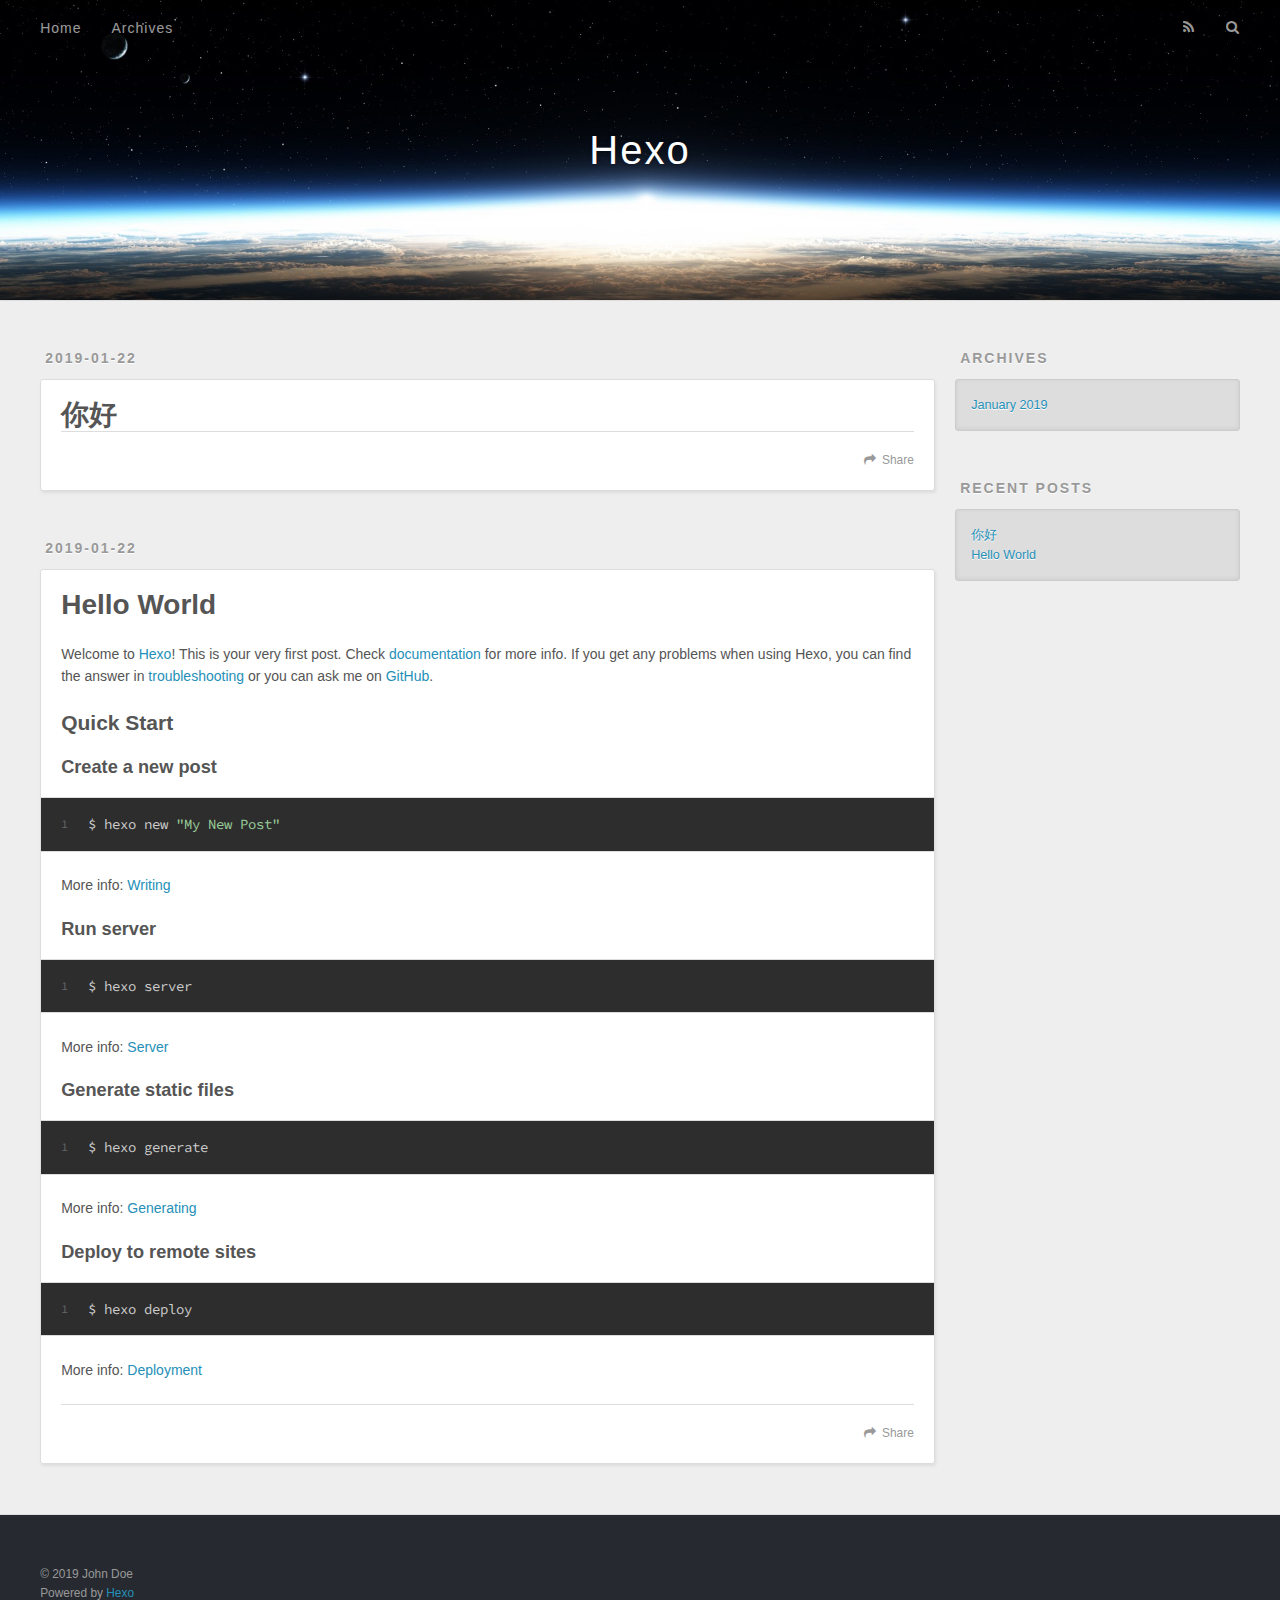
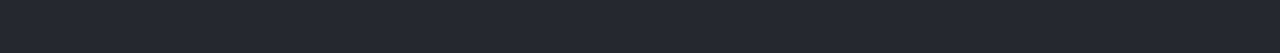
==== index.html @ eaf7f8d7 "Site updated: 2019-01-22 09:00:08" ====
<!DOCTYPE html>
<html>
<head><meta name="generator" content="Hexo 3.8.0">
  <meta charset="utf-8">
  

  
  <title>Hexo</title>
  <meta name="viewport" content="width=device-width, initial-scale=1, maximum-scale=1">
  <meta property="og:type" content="website">
<meta property="og:title" content="Hexo">
<meta property="og:url" content="http://yoursite.com/index.html">
<meta property="og:site_name" content="Hexo">
<meta property="og:locale" content="zh-Hans">
<meta name="twitter:card" content="summary">
<meta name="twitter:title" content="Hexo">
  
    <link rel="alternate" href="/atom.xml" title="Hexo" type="application/atom+xml">
  
  
    <link rel="icon" href="/favicon.png">
  
  
    <link href="//fonts.googleapis.com/css?family=Source+Code+Pro" rel="stylesheet" type="text/css">
  
  <link rel="stylesheet" href="/css/style.css">
</head>
</html>
<body>
  <div id="container">
    <div id="wrap">
      <header id="header">
  <div id="banner"></div>
  <div id="header-outer" class="outer">
    <div id="header-title" class="inner">
      <h1 id="logo-wrap">
        <a href="/" id="logo">Hexo</a>
      </h1>
      
    </div>
    <div id="header-inner" class="inner">
      <nav id="main-nav">
        <a id="main-nav-toggle" class="nav-icon"></a>
        
          <a class="main-nav-link" href="/">Home</a>
        
          <a class="main-nav-link" href="/archives">Archives</a>
        
      </nav>
      <nav id="sub-nav">
        
          <a id="nav-rss-link" class="nav-icon" href="/atom.xml" title="RSS Feed"></a>
        
        <a id="nav-search-btn" class="nav-icon" title="Search"></a>
      </nav>
      <div id="search-form-wrap">
        <form action="//google.com/search" method="get" accept-charset="UTF-8" class="search-form"><input type="search" name="q" class="search-form-input" placeholder="Search"><button type="submit" class="search-form-submit">&#xF002;</button><input type="hidden" name="sitesearch" value="http://yoursite.com"></form>
      </div>
    </div>
  </div>
</header>
      <div class="outer">
        <section id="main">
  
    <article id="post-你好" class="article article-type-post" itemscope="" itemprop="blogPost">
  <div class="article-meta">
    <a href="/2019/01/22/你好/" class="article-date">
  <time datetime="2019-01-22T00:45:01.000Z" itemprop="datePublished">2019-01-22</time>
</a>
    
  </div>
  <div class="article-inner">
    
    
      <header class="article-header">
        
  
    <h1 itemprop="name">
      <a class="article-title" href="/2019/01/22/你好/">你好</a>
    </h1>
  

      </header>
    
    <div class="article-entry" itemprop="articleBody">
      
        
      
    </div>
    <footer class="article-footer">
      <a data-url="http://yoursite.com/2019/01/22/你好/" data-id="cjr71g8jb0001qgrdbsfp5ruf" class="article-share-link">Share</a>
      
      
    </footer>
  </div>
  
</article>


  
    <article id="post-hello-world" class="article article-type-post" itemscope="" itemprop="blogPost">
  <div class="article-meta">
    <a href="/2019/01/22/hello-world/" class="article-date">
  <time datetime="2019-01-22T00:04:17.595Z" itemprop="datePublished">2019-01-22</time>
</a>
    
  </div>
  <div class="article-inner">
    
    
      <header class="article-header">
        
  
    <h1 itemprop="name">
      <a class="article-title" href="/2019/01/22/hello-world/">Hello World</a>
    </h1>
  

      </header>
    
    <div class="article-entry" itemprop="articleBody">
      
        <p>Welcome to <a href="https://hexo.io/" target="_blank" rel="noopener">Hexo</a>! This is your very first post. Check <a href="https://hexo.io/docs/" target="_blank" rel="noopener">documentation</a> for more info. If you get any problems when using Hexo, you can find the answer in <a href="https://hexo.io/docs/troubleshooting.html" target="_blank" rel="noopener">troubleshooting</a> or you can ask me on <a href="https://github.com/hexojs/hexo/issues" target="_blank" rel="noopener">GitHub</a>.</p>
<h2 id="Quick-Start"><a href="#Quick-Start" class="headerlink" title="Quick Start"></a>Quick Start</h2><h3 id="Create-a-new-post"><a href="#Create-a-new-post" class="headerlink" title="Create a new post"></a>Create a new post</h3><figure class="highlight bash"><table><tr><td class="gutter"><pre><span class="line">1</span><br></pre></td><td class="code"><pre><span class="line">$ hexo new <span class="string">"My New Post"</span></span><br></pre></td></tr></table></figure>
<p>More info: <a href="https://hexo.io/docs/writing.html" target="_blank" rel="noopener">Writing</a></p>
<h3 id="Run-server"><a href="#Run-server" class="headerlink" title="Run server"></a>Run server</h3><figure class="highlight bash"><table><tr><td class="gutter"><pre><span class="line">1</span><br></pre></td><td class="code"><pre><span class="line">$ hexo server</span><br></pre></td></tr></table></figure>
<p>More info: <a href="https://hexo.io/docs/server.html" target="_blank" rel="noopener">Server</a></p>
<h3 id="Generate-static-files"><a href="#Generate-static-files" class="headerlink" title="Generate static files"></a>Generate static files</h3><figure class="highlight bash"><table><tr><td class="gutter"><pre><span class="line">1</span><br></pre></td><td class="code"><pre><span class="line">$ hexo generate</span><br></pre></td></tr></table></figure>
<p>More info: <a href="https://hexo.io/docs/generating.html" target="_blank" rel="noopener">Generating</a></p>
<h3 id="Deploy-to-remote-sites"><a href="#Deploy-to-remote-sites" class="headerlink" title="Deploy to remote sites"></a>Deploy to remote sites</h3><figure class="highlight bash"><table><tr><td class="gutter"><pre><span class="line">1</span><br></pre></td><td class="code"><pre><span class="line">$ hexo deploy</span><br></pre></td></tr></table></figure>
<p>More info: <a href="https://hexo.io/docs/deployment.html" target="_blank" rel="noopener">Deployment</a></p>

      
    </div>
    <footer class="article-footer">
      <a data-url="http://yoursite.com/2019/01/22/hello-world/" data-id="cjr71g8ic0000qgrdnuk6hqdw" class="article-share-link">Share</a>
      
      
    </footer>
  </div>
  
</article>


  


</section>
        
          <aside id="sidebar">
  
    

  
    

  
    
  
    
  <div class="widget-wrap">
    <h3 class="widget-title">Archives</h3>
    <div class="widget">
      <ul class="archive-list"><li class="archive-list-item"><a class="archive-list-link" href="/archives/2019/01/">January 2019</a></li></ul>
    </div>
  </div>


  
    
  <div class="widget-wrap">
    <h3 class="widget-title">Recent Posts</h3>
    <div class="widget">
      <ul>
        
          <li>
            <a href="/2019/01/22/你好/">你好</a>
          </li>
        
          <li>
            <a href="/2019/01/22/hello-world/">Hello World</a>
          </li>
        
      </ul>
    </div>
  </div>

  
</aside>
        
      </div>
      <footer id="footer">
  
  <div class="outer">
    <div id="footer-info" class="inner">
      &copy; 2019 John Doe<br>
      Powered by <a href="http://hexo.io/" target="_blank">Hexo</a>
    </div>
  </div>
</footer>
    </div>
    <nav id="mobile-nav">
  
    <a href="/" class="mobile-nav-link">Home</a>
  
    <a href="/archives" class="mobile-nav-link">Archives</a>
  
</nav>
    

<script src="//ajax.googleapis.com/ajax/libs/jquery/2.0.3/jquery.min.js"></script>


  <link rel="stylesheet" href="/fancybox/jquery.fancybox.css">
  <script src="/fancybox/jquery.fancybox.pack.js"></script>


<script src="/js/script.js"></script>



  </div>
</body>
</html>
---- css/style.css ----
body {
  width: 100%;
}
body:before,
body:after {
  content: "";
  display: table;
}
body:after {
  clear: both;
}
html,
body,
div,
span,
applet,
object,
iframe,
h1,
h2,
h3,
h4,
h5,
h6,
p,
blockquote,
pre,
a,
abbr,
acronym,
address,
big,
cite,
code,
del,
dfn,
em,
img,
ins,
kbd,
q,
s,
samp,
small,
strike,
strong,
sub,
sup,
tt,
var,
dl,
dt,
dd,
ol,
ul,
li,
fieldset,
form,
label,
legend,
table,
caption,
tbody,
tfoot,
thead,
tr,
th,
td {
  margin: 0;
  padding: 0;
  border: 0;
  outline: 0;
  font-weight: inherit;
  font-style: inherit;
  font-family: inherit;
  font-size: 100%;
  vertical-align: baseline;
}
body {
  line-height: 1;
  color: #000;
  background: #fff;
}
ol,
ul {
  list-style: none;
}
table {
  border-collapse: separate;
  border-spacing: 0;
  vertical-align: middle;
}
caption,
th,
td {
  text-align: left;
  font-weight: normal;
  vertical-align: middle;
}
a img {
  border: none;
}
input,
button {
  margin: 0;
  padding: 0;
}
input::-moz-focus-inner,
button::-moz-focus-inner {
  border: 0;
  padding: 0;
}
@font-face {
  font-family: FontAwesome;
  font-style: normal;
  font-weight: normal;
  src: url("fonts/fontawesome-webfont.eot?v=#4.0.3");
  src: url("fonts/fontawesome-webfont.eot?#iefix&v=#4.0.3") format("embedded-opentype"), url("fonts/fontawesome-webfont.woff?v=#4.0.3") format("woff"), url("fonts/fontawesome-webfont.ttf?v=#4.0.3") format("truetype"), url("fonts/fontawesome-webfont.svg#fontawesomeregular?v=#4.0.3") format("svg");
}
html,
body,
#container {
  height: 100%;
}
body {
  background: #eee;
  font: 14px -apple-system, BlinkMacSystemFont, "Segoe UI", "Roboto", "Oxygen", "Ubuntu", "Cantarell", "Fira Sans", "Droid Sans", "Helvetica Neue", sans-serif;
  -webkit-text-size-adjust: 100%;
}
.outer {
  max-width: 1220px;
  margin: 0 auto;
  padding: 0 20px;
}
.outer:before,
.outer:after {
  content: "";
  display: table;
}
.outer:after {
  clear: both;
}
.inner {
  display: inline;
  float: left;
  width: 98.33333333333333%;
  margin: 0 0.833333333333333%;
}
.left,
.alignleft {
  float: left;
}
.right,
.alignright {
  float: right;
}
.clear {
  clear: both;
}
#container {
  position: relative;
}
.mobile-nav-on {
  overflow: hidden;
}
#wrap {
  height: 100%;
  width: 100%;
  position: absolute;
  top: 0;
  left: 0;
  -webkit-transition: 0.2s ease-out;
  -moz-transition: 0.2s ease-out;
  -ms-transition: 0.2s ease-out;
  transition: 0.2s ease-out;
  z-index: 1;
  background: #eee;
}
.mobile-nav-on #wrap {
  left: 280px;
}
@media screen and (min-width: 768px) {
  #main {
    display: inline;
    float: left;
    width: 73.33333333333333%;
    margin: 0 0.833333333333333%;
  }
}
.article-date,
.article-category-link,
.archive-year,
.widget-title {
  text-decoration: none;
  text-transform: uppercase;
  letter-spacing: 2px;
  color: #999;
  margin-bottom: 1em;
  margin-left: 5px;
  line-height: 1em;
  text-shadow: 0 1px #fff;
  font-weight: bold;
}
.article-inner,
.archive-article-inner {
  background: #fff;
  -webkit-box-shadow: 1px 2px 3px #ddd;
  box-shadow: 1px 2px 3px #ddd;
  border: 1px solid #ddd;
  border-radius: 3px;
}
.article-entry h1,
.widget h1 {
  font-size: 2em;
}
.article-entry h2,
.widget h2 {
  font-size: 1.5em;
}
.article-entry h3,
.widget h3 {
  font-size: 1.3em;
}
.article-entry h4,
.widget h4 {
  font-size: 1.2em;
}
.article-entry h5,
.widget h5 {
  font-size: 1em;
}
.article-entry h6,
.widget h6 {
  font-size: 1em;
  color: #999;
}
.article-entry hr,
.widget hr {
  border: 1px dashed #ddd;
}
.article-entry strong,
.widget strong {
  font-weight: bold;
}
.article-entry em,
.widget em,
.article-entry cite,
.widget cite {
  font-style: italic;
}
.article-entry sup,
.widget sup,
.article-entry sub,
.widget sub {
  font-size: 0.75em;
  line-height: 0;
  position: relative;
  vertical-align: baseline;
}
.article-entry sup,
.widget sup {
  top: -0.5em;
}
.article-entry sub,
.widget sub {
  bottom: -0.2em;
}
.article-entry small,
.widget small {
  font-size: 0.85em;
}
.article-entry acronym,
.widget acronym,
.article-entry abbr,
.widget abbr {
  border-bottom: 1px dotted;
}
.article-entry ul,
.widget ul,
.article-entry ol,
.widget ol,
.article-entry dl,
.widget dl {
  margin: 0 20px;
  line-height: 1.6em;
}
.article-entry ul ul,
.widget ul ul,
.article-entry ol ul,
.widget ol ul,
.article-entry ul ol,
.widget ul ol,
.article-entry ol ol,
.widget ol ol {
  margin-top: 0;
  margin-bottom: 0;
}
.article-entry ul,
.widget ul {
  list-style: disc;
}
.article-entry ol,
.widget ol {
  list-style: decimal;
}
.article-entry dt,
.widget dt {
  font-weight: bold;
}
#header {
  height: 300px;
  position: relative;
  border-bottom: 1px solid #ddd;
}
#header:before,
#header:after {
  content: "";
  position: absolute;
  left: 0;
  right: 0;
  height: 40px;
}
#header:before {
  top: 0;
  background: -webkit-linear-gradient(rgba(0,0,0,0.2), transparent);
  background: -moz-linear-gradient(rgba(0,0,0,0.2), transparent);
  background: -ms-linear-gradient(rgba(0,0,0,0.2), transparent);
  background: linear-gradient(rgba(0,0,0,0.2), transparent);
}
#header:after {
  bottom: 0;
  background: -webkit-linear-gradient(transparent, rgba(0,0,0,0.2));
  background: -moz-linear-gradient(transparent, rgba(0,0,0,0.2));
  background: -ms-linear-gradient(transparent, rgba(0,0,0,0.2));
  background: linear-gradient(transparent, rgba(0,0,0,0.2));
}
#header-outer {
  height: 100%;
  position: relative;
}
#header-inner {
  position: relative;
  overflow: hidden;
}
#banner {
  position: absolute;
  top: 0;
  left: 0;
  width: 100%;
  height: 100%;
  background: url("images/banner.jpg") center #000;
  -webkit-background-size: cover;
  -moz-background-size: cover;
  background-size: cover;
  z-index: -1;
}
#header-title {
  text-align: center;
  height: 40px;
  position: absolute;
  top: 50%;
  left: 0;
  margin-top: -20px;
}
#logo,
#subtitle {
  text-decoration: none;
  color: #fff;
  font-weight: 300;
  text-shadow: 0 1px 4px rgba(0,0,0,0.3);
}
#logo {
  font-size: 40px;
  line-height: 40px;
  letter-spacing: 2px;
}
#subtitle {
  font-size: 16px;
  line-height: 16px;
  letter-spacing: 1px;
}
#subtitle-wrap {
  margin-top: 16px;
}
#main-nav {
  float: left;
  margin-left: -15px;
}
.nav-icon,
.main-nav-link {
  float: left;
  color: #fff;
  opacity: 0.6;
  text-decoration: none;
  text-shadow: 0 1px rgba(0,0,0,0.2);
  -webkit-transition: opacity 0.2s;
  -moz-transition: opacity 0.2s;
  -ms-transition: opacity 0.2s;
  transition: opacity 0.2s;
  display: block;
  padding: 20px 15px;
}
.nav-icon:hover,
.main-nav-link:hover {
  opacity: 1;
}
.nav-icon {
  font-family: FontAwesome;
  text-align: center;
  font-size: 14px;
  width: 14px;
  height: 14px;
  padding: 20px 15px;
  position: relative;
  cursor: pointer;
}
.main-nav-link {
  font-weight: 300;
  letter-spacing: 1px;
}
@media screen and (max-width: 479px) {
  .main-nav-link {
    display: none;
  }
}
#main-nav-toggle {
  display: none;
}
#main-nav-toggle:before {
  content: "\f0c9";
}
@media screen and (max-width: 479px) {
  #main-nav-toggle {
    display: block;
  }
}
#sub-nav {
  float: right;
  margin-right: -15px;
}
#nav-rss-link:before {
  content: "\f09e";
}
#nav-search-btn:before {
  content: "\f002";
}
#search-form-wrap {
  position: absolute;
  top: 15px;
  width: 150px;
  height: 30px;
  right: -150px;
  opacity: 0;
  -webkit-transition: 0.2s ease-out;
  -moz-transition: 0.2s ease-out;
  -ms-transition: 0.2s ease-out;
  transition: 0.2s ease-out;
}
#search-form-wrap.on {
  opacity: 1;
  right: 0;
}
@media screen and (max-width: 479px) {
  #search-form-wrap {
    width: 100%;
    right: -100%;
  }
}
.search-form {
  position: absolute;
  top: 0;
  left: 0;
  right: 0;
  background: #fff;
  padding: 5px 15px;
  border-radius: 15px;
  -webkit-box-shadow: 0 0 10px rgba(0,0,0,0.3);
  box-shadow: 0 0 10px rgba(0,0,0,0.3);
}
.search-form-input {
  border: none;
  background: none;
  color: #555;
  width: 100%;
  font: 13px -apple-system, BlinkMacSystemFont, "Segoe UI", "Roboto", "Oxygen", "Ubuntu", "Cantarell", "Fira Sans", "Droid Sans", "Helvetica Neue", sans-serif;
  outline: none;
}
.search-form-input::-webkit-search-results-decoration,
.search-form-input::-webkit-search-cancel-button {
  -webkit-appearance: none;
}
.search-form-submit {
  position: absolute;
  top: 50%;
  right: 10px;
  margin-top: -7px;
  font: 13px FontAwesome;
  border: none;
  background: none;
  color: #bbb;
  cursor: pointer;
}
.search-form-submit:hover,
.search-form-submit:focus {
  color: #777;
}
.article {
  margin: 50px 0;
}
.article-inner {
  overflow: hidden;
}
.article-meta:before,
.article-meta:after {
  content: "";
  display: table;
}
.article-meta:after {
  clear: both;
}
.article-date {
  float: left;
}
.article-category {
  float: left;
  line-height: 1em;
  color: #ccc;
  text-shadow: 0 1px #fff;
  margin-left: 8px;
}
.article-category:before {
  content: "\2022";
}
.article-category-link {
  margin: 0 12px 1em;
}
.article-header {
  padding: 20px 20px 0;
}
.article-title {
  text-decoration: none;
  font-size: 2em;
  font-weight: bold;
  color: #555;
  line-height: 1.1em;
  -webkit-transition: color 0.2s;
  -moz-transition: color 0.2s;
  -ms-transition: color 0.2s;
  transition: color 0.2s;
}
a.article-title:hover {
  color: #258fb8;
}
.article-entry {
  color: #555;
  padding: 0 20px;
}
.article-entry:before,
.article-entry:after {
  content: "";
  display: table;
}
.article-entry:after {
  clear: both;
}
.article-entry p,
.article-entry table {
  line-height: 1.6em;
  margin: 1.6em 0;
}
.article-entry h1,
.article-entry h2,
.article-entry h3,
.article-entry h4,
.article-entry h5,
.article-entry h6 {
  font-weight: bold;
}
.article-entry h1,
.article-entry h2,
.article-entry h3,
.article-entry h4,
.article-entry h5,
.article-entry h6 {
  line-height: 1.1em;
  margin: 1.1em 0;
}
.article-entry a {
  color: #258fb8;
  text-decoration: none;
}
.article-entry a:hover {
  text-decoration: underline;
}
.article-entry ul,
.article-entry ol,
.article-entry dl {
  margin-top: 1.6em;
  margin-bottom: 1.6em;
}
.article-entry img,
.article-entry video {
  max-width: 100%;
  height: auto;
  display: block;
  margin: auto;
}
.article-entry iframe {
  border: none;
}
.article-entry table {
  width: 100%;
  border-collapse: collapse;
  border-spacing: 0;
}
.article-entry th {
  font-weight: bold;
  border-bottom: 3px solid #ddd;
  padding-bottom: 0.5em;
}
.article-entry td {
  border-bottom: 1px solid #ddd;
  padding: 10px 0;
}
.article-entry blockquote {
  font-family: Georgia, "Times New Roman", serif;
  font-size: 1.4em;
  margin: 1.6em 20px;
  text-align: center;
}
.article-entry blockquote footer {
  font-size: 14px;
  margin: 1.6em 0;
  font-family: -apple-system, BlinkMacSystemFont, "Segoe UI", "Roboto", "Oxygen", "Ubuntu", "Cantarell", "Fira Sans", "Droid Sans", "Helvetica Neue", sans-serif;
}
.article-entry blockquote footer cite:before {
  content: "—";
  padding: 0 0.5em;
}
.article-entry .pullquote {
  text-align: left;
  width: 45%;
  margin: 0;
}
.article-entry .pullquote.left {
  margin-left: 0.5em;
  margin-right: 1em;
}
.article-entry .pullquote.right {
  margin-right: 0.5em;
  margin-left: 1em;
}
.article-entry .caption {
  color: #999;
  display: block;
  font-size: 0.9em;
  margin-top: 0.5em;
  position: relative;
  text-align: center;
}
.article-entry .video-container {
  position: relative;
  padding-top: 56.25%;
  height: 0;
  overflow: hidden;
}
.article-entry .video-container iframe,
.article-entry .video-container object,
.article-entry .video-container embed {
  position: absolute;
  top: 0;
  left: 0;
  width: 100%;
  height: 100%;
  margin-top: 0;
}
.article-more-link a {
  display: inline-block;
  line-height: 1em;
  padding: 6px 15px;
  border-radius: 15px;
  background: #eee;
  color: #999;
  text-shadow: 0 1px #fff;
  text-decoration: none;
}
.article-more-link a:hover {
  background: #258fb8;
  color: #fff;
  text-decoration: none;
  text-shadow: 0 1px #1e7293;
}
.article-footer {
  font-size: 0.85em;
  line-height: 1.6em;
  border-top: 1px solid #ddd;
  padding-top: 1.6em;
  margin: 0 20px 20px;
}
.article-footer:before,
.article-footer:after {
  content: "";
  display: table;
}
.article-footer:after {
  clear: both;
}
.article-footer a {
  color: #999;
  text-decoration: none;
}
.article-footer a:hover {
  color: #555;
}
.article-tag-list-item {
  float: left;
  margin-right: 10px;
}
.article-tag-list-link:before {
  content: "#";
}
.article-comment-link {
  float: right;
}
.article-comment-link:before {
  content: "\f075";
  font-family: FontAwesome;
  padding-right: 8px;
}
.article-share-link {
  cursor: pointer;
  float: right;
  margin-left: 20px;
}
.article-share-link:before {
  content: "\f064";
  font-family: FontAwesome;
  padding-right: 6px;
}
#article-nav {
  position: relative;
}
#article-nav:before,
#article-nav:after {
  content: "";
  display: table;
}
#article-nav:after {
  clear: both;
}
@media screen and (min-width: 768px) {
  #article-nav {
    margin: 50px 0;
  }
  #article-nav:before {
    width: 8px;
    height: 8px;
    position: absolute;
    top: 50%;
    left: 50%;
    margin-top: -4px;
    margin-left: -4px;
    content: "";
    border-radius: 50%;
    background: #ddd;
    -webkit-box-shadow: 0 1px 2px #fff;
    box-shadow: 0 1px 2px #fff;
  }
}
.article-nav-link-wrap {
  text-decoration: none;
  text-shadow: 0 1px #fff;
  color: #999;
  -webkit-box-sizing: border-box;
  -moz-box-sizing: border-box;
  box-sizing: border-box;
  margin-top: 50px;
  text-align: center;
  display: block;
}
.article-nav-link-wrap:hover {
  color: #555;
}
@media screen and (min-width: 768px) {
  .article-nav-link-wrap {
    width: 50%;
    margin-top: 0;
  }
}
@media screen and (min-width: 768px) {
  #article-nav-newer {
    float: left;
    text-align: right;
    padding-right: 20px;
  }
}
@media screen and (min-width: 768px) {
  #article-nav-older {
    float: right;
    text-align: left;
    padding-left: 20px;
  }
}
.article-nav-caption {
  text-transform: uppercase;
  letter-spacing: 2px;
  color: #ddd;
  line-height: 1em;
  font-weight: bold;
}
#article-nav-newer .article-nav-caption {
  margin-right: -2px;
}
.article-nav-title {
  font-size: 0.85em;
  line-height: 1.6em;
  margin-top: 0.5em;
}
.article-share-box {
  position: absolute;
  display: none;
  background: #fff;
  -webkit-box-shadow: 1px 2px 10px rgba(0,0,0,0.2);
  box-shadow: 1px 2px 10px rgba(0,0,0,0.2);
  border-radius: 3px;
  margin-left: -145px;
  overflow: hidden;
  z-index: 1;
}
.article-share-box.on {
  display: block;
}
.article-share-input {
  width: 100%;
  background: none;
  -webkit-box-sizing: border-box;
  -moz-box-sizing: border-box;
  box-sizing: border-box;
  font: 14px -apple-system, BlinkMacSystemFont, "Segoe UI", "Roboto", "Oxygen", "Ubuntu", "Cantarell", "Fira Sans", "Droid Sans", "Helvetica Neue", sans-serif;
  padding: 0 15px;
  color: #555;
  outline: none;
  border: 1px solid #ddd;
  border-radius: 3px 3px 0 0;
  height: 36px;
  line-height: 36px;
}
.article-share-links {
  background: #eee;
}
.article-share-links:before,
.article-share-links:after {
  content: "";
  display: table;
}
.article-share-links:after {
  clear: both;
}
.article-share-twitter,
.article-share-facebook,
.article-share-pinterest,
.article-share-google {
  width: 50px;
  height: 36px;
  display: block;
  float: left;
  position: relative;
  color: #999;
  text-shadow: 0 1px #fff;
}
.article-share-twitter:before,
.article-share-facebook:before,
.article-share-pinterest:before,
.article-share-google:before {
  font-size: 20px;
  font-family: FontAwesome;
  width: 20px;
  height: 20px;
  position: absolute;
  top: 50%;
  left: 50%;
  margin-top: -10px;
  margin-left: -10px;
  text-align: center;
}
.article-share-twitter:hover,
.article-share-facebook:hover,
.article-share-pinterest:hover,
.article-share-google:hover {
  color: #fff;
}
.article-share-twitter:before {
  content: "\f099";
}
.article-share-twitter:hover {
  background: #00aced;
  text-shadow: 0 1px #008abe;
}
.article-share-facebook:before {
  content: "\f09a";
}
.article-share-facebook:hover {
  background: #3b5998;
  text-shadow: 0 1px #2f477a;
}
.article-share-pinterest:before {
  content: "\f0d2";
}
.article-share-pinterest:hover {
  background: #cb2027;
  text-shadow: 0 1px #a21a1f;
}
.article-share-google:before {
  content: "\f0d5";
}
.article-share-google:hover {
  background: #dd4b39;
  text-shadow: 0 1px #be3221;
}
.article-gallery {
  background: #000;
  position: relative;
}
.article-gallery-photos {
  position: relative;
  overflow: hidden;
}
.article-gallery-img {
  display: none;
  max-width: 100%;
}
.article-gallery-img:first-child {
  display: block;
}
.article-gallery-img.loaded {
  position: absolute;
  display: block;
}
.article-gallery-img img {
  display: block;
  max-width: 100%;
  margin: 0 auto;
}
#comments {
  background: #fff;
  -webkit-box-shadow: 1px 2px 3px #ddd;
  box-shadow: 1px 2px 3px #ddd;
  padding: 20px;
  border: 1px solid #ddd;
  border-radius: 3px;
  margin: 50px 0;
}
#comments a {
  color: #258fb8;
}
.archives-wrap {
  margin: 50px 0;
}
.archives:before,
.archives:after {
  content: "";
  display: table;
}
.archives:after {
  clear: both;
}
.archive-year-wrap {
  margin-bottom: 1em;
}
.archives {
  -webkit-column-gap: 10px;
  -moz-column-gap: 10px;
  column-gap: 10px;
}
@media screen and (min-width: 480px) and (max-width: 767px) {
  .archives {
    -webkit-column-count: 2;
    -moz-column-count: 2;
    column-count: 2;
  }
}
@media screen and (min-width: 768px) {
  .archives {
    -webkit-column-count: 3;
    -moz-column-count: 3;
    column-count: 3;
  }
}
.archive-article {
  -webkit-column-break-inside: avoid;
  page-break-inside: avoid;
  overflow: hidden;
  break-inside: avoid-column;
}
.archive-article-inner {
  padding: 10px;
  margin-bottom: 15px;
}
.archive-article-title {
  text-decoration: none;
  font-weight: bold;
  color: #555;
  -webkit-transition: color 0.2s;
  -moz-transition: color 0.2s;
  -ms-transition: color 0.2s;
  transition: color 0.2s;
  line-height: 1.6em;
}
.archive-article-title:hover {
  color: #258fb8;
}
.archive-article-footer {
  margin-top: 1em;
}
.archive-article-date {
  color: #999;
  text-decoration: none;
  font-size: 0.85em;
  line-height: 1em;
  margin-bottom: 0.5em;
  display: block;
}
#page-nav {
  margin: 50px auto;
  background: #fff;
  -webkit-box-shadow: 1px 2px 3px #ddd;
  box-shadow: 1px 2px 3px #ddd;
  border: 1px solid #ddd;
  border-radius: 3px;
  text-align: center;
  color: #999;
  overflow: hidden;
}
#page-nav:before,
#page-nav:after {
  content: "";
  display: table;
}
#page-nav:after {
  clear: both;
}
#page-nav a,
#page-nav span {
  padding: 10px 20px;
  line-height: 1;
  height: 2ex;
}
#page-nav a {
  color: #999;
  text-decoration: none;
}
#page-nav a:hover {
  background: #999;
  color: #fff;
}
#page-nav .prev {
  float: left;
}
#page-nav .next {
  float: right;
}
#page-nav .page-number {
  display: inline-block;
}
@media screen and (max-width: 479px) {
  #page-nav .page-number {
    display: none;
  }
}
#page-nav .current {
  color: #555;
  font-weight: bold;
}
#page-nav .space {
  color: #ddd;
}
#footer {
  background: #262a30;
  padding: 50px 0;
  border-top: 1px solid #ddd;
  color: #999;
}
#footer a {
  color: #258fb8;
  text-decoration: none;
}
#footer a:hover {
  text-decoration: underline;
}
#footer-info {
  line-height: 1.6em;
  font-size: 0.85em;
}
.article-entry pre,
.article-entry .highlight {
  background: #2d2d2d;
  margin: 0 -20px;
  padding: 15px 20px;
  border-style: solid;
  border-color: #ddd;
  border-width: 1px 0;
  overflow: auto;
  color: #ccc;
  line-height: 22.400000000000002px;
}
.article-entry .highlight .gutter pre,
.article-entry .gist .gist-file .gist-data .line-numbers {
  color: #666;
  font-size: 0.85em;
}
.article-entry pre,
.article-entry code {
  font-family: "Source Code Pro", Consolas, Monaco, Menlo, Consolas, monospace;
}
.article-entry code {
  background: #eee;
  text-shadow: 0 1px #fff;
  padding: 0 0.3em;
}
.article-entry pre code {
  background: none;
  text-shadow: none;
  padding: 0;
}
.article-entry .highlight pre {
  border: none;
  margin: 0;
  padding: 0;
}
.article-entry .highlight table {
  margin: 0;
  width: auto;
}
.article-entry .highlight td {
  border: none;
  padding: 0;
}
.article-entry .highlight figcaption {
  font-size: 0.85em;
  color: #999;
  line-height: 1em;
  margin-bottom: 1em;
}
.article-entry .highlight figcaption:before,
.article-entry .highlight figcaption:after {
  content: "";
  display: table;
}
.article-entry .highlight figcaption:after {
  clear: both;
}
.article-entry .highlight figcaption a {
  float: right;
}
.article-entry .highlight .gutter pre {
  text-align: right;
  padding-right: 20px;
}
.article-entry .highlight .line {
  height: 22.400000000000002px;
}
.article-entry .highlight .line.marked {
  background: #515151;
}
.article-entry .gist {
  margin: 0 -20px;
  border-style: solid;
  border-color: #ddd;
  border-width: 1px 0;
  background: #2d2d2d;
  padding: 15px 20px 15px 0;
}
.article-entry .gist .gist-file {
  border: none;
  font-family: "Source Code Pro", Consolas, Monaco, Menlo, Consolas, monospace;
  margin: 0;
}
.article-entry .gist .gist-file .gist-data {
  background: none;
  border: none;
}
.article-entry .gist .gist-file .gist-data .line-numbers {
  background: none;
  border: none;
  padding: 0 20px 0 0;
}
.article-entry .gist .gist-file .gist-data .line-data {
  padding: 0 !important;
}
.article-entry .gist .gist-file .highlight {
  margin: 0;
  padding: 0;
  border: none;
}
.article-entry .gist .gist-file .gist-meta {
  background: #2d2d2d;
  color: #999;
  font: 0.85em -apple-system, BlinkMacSystemFont, "Segoe UI", "Roboto", "Oxygen", "Ubuntu", "Cantarell", "Fira Sans", "Droid Sans", "Helvetica Neue", sans-serif;
  text-shadow: 0 0;
  padding: 0;
  margin-top: 1em;
  margin-left: 20px;
}
.article-entry .gist .gist-file .gist-meta a {
  color: #258fb8;
  font-weight: normal;
}
.article-entry .gist .gist-file .gist-meta a:hover {
  text-decoration: underline;
}
pre .comment,
pre .title {
  color: #999;
}
pre .variable,
pre .attribute,
pre .tag,
pre .regexp,
pre .ruby .constant,
pre .xml .tag .title,
pre .xml .pi,
pre .xml .doctype,
pre .html .doctype,
pre .css .id,
pre .css .class,
pre .css .pseudo {
  color: #f2777a;
}
pre .number,
pre .preprocessor,
pre .built_in,
pre .literal,
pre .params,
pre .constant {
  color: #f99157;
}
pre .class,
pre .ruby .class .title,
pre .css .rules .attribute {
  color: #9c9;
}
pre .string,
pre .value,
pre .inheritance,
pre .header,
pre .ruby .symbol,
pre .xml .cdata {
  color: #9c9;
}
pre .css .hexcolor {
  color: #6cc;
}
pre .function,
pre .python .decorator,
pre .python .title,
pre .ruby .function .title,
pre .ruby .title .keyword,
pre .perl .sub,
pre .javascript .title,
pre .coffeescript .title {
  color: #69c;
}
pre .keyword,
pre .javascript .function {
  color: #c9c;
}
@media screen and (max-width: 479px) {
  #mobile-nav {
    position: absolute;
    top: 0;
    left: 0;
    width: 280px;
    height: 100%;
    background: #191919;
    border-right: 1px solid #fff;
  }
}
@media screen and (max-width: 479px) {
  .mobile-nav-link {
    display: block;
    color: #999;
    text-decoration: none;
    padding: 15px 20px;
    font-weight: bold;
  }
  .mobile-nav-link:hover {
    color: #fff;
  }
}
@media screen and (min-width: 768px) {
  #sidebar {
    display: inline;
    float: left;
    width: 23.333333333333332%;
    margin: 0 0.833333333333333%;
  }
}
.widget-wrap {
  margin: 50px 0;
}
.widget {
  color: #777;
  text-shadow: 0 1px #fff;
  background: #ddd;
  -webkit-box-shadow: 0 -1px 4px #ccc inset;
  box-shadow: 0 -1px 4px #ccc inset;
  border: 1px solid #ccc;
  padding: 15px;
  border-radius: 3px;
}
.widget a {
  color: #258fb8;
  text-decoration: none;
}
.widget a:hover {
  text-decoration: underline;
}
.widget ul ul,
.widget ol ul,
.widget dl ul,
.widget ul ol,
.widget ol ol,
.widget dl ol,
.widget ul dl,
.widget ol dl,
.widget dl dl {
  margin-left: 15px;
  list-style: disc;
}
.widget {
  line-height: 1.6em;
  word-wrap: break-word;
  font-size: 0.9em;
}
.widget ul,
.widget ol {
  list-style: none;
  margin: 0;
}
.widget ul ul,
.widget ol ul,
.widget ul ol,
.widget ol ol {
  margin: 0 20px;
}
.widget ul ul,
.widget ol ul {
  list-style: disc;
}
.widget ul ol,
.widget ol ol {
  list-style: decimal;
}
.category-list-count,
.tag-list-count,
.archive-list-count {
  padding-left: 5px;
  color: #999;
  font-size: 0.85em;
}
.category-list-count:before,
.tag-list-count:before,
.archive-list-count:before {
  content: "(";
}
.category-list-count:after,
.tag-list-count:after,
.archive-list-count:after {
  content: ")";
}
.tagcloud a {
  margin-right: 5px;
  display: inline-block;
}
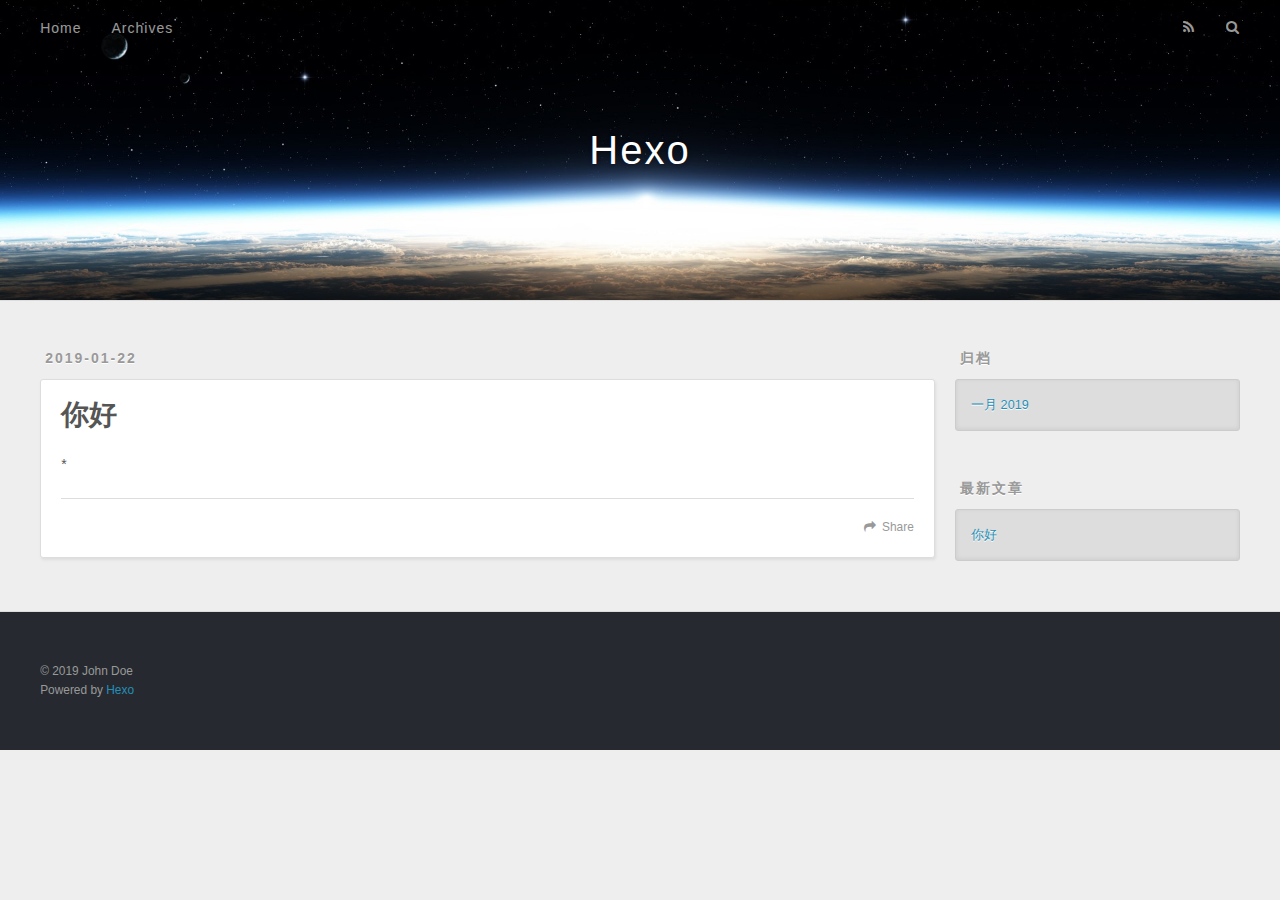
==== commit eb6349df: "Site updated: 2019-01-25 16:59:35" ====
--- a/index.html
+++ b/index.html
@@ -11,7 +11,7 @@
 <meta property="og:title" content="Hexo">
 <meta property="og:url" content="http://yoursite.com/index.html">
 <meta property="og:site_name" content="Hexo">
-<meta property="og:locale" content="zh-Hans">
+<meta property="og:locale" content="zh-CN">
 <meta name="twitter:card" content="summary">
 <meta name="twitter:title" content="Hexo">
   
@@ -51,7 +51,7 @@
         
           <a id="nav-rss-link" class="nav-icon" href="/atom.xml" title="RSS Feed"></a>
         
-        <a id="nav-search-btn" class="nav-icon" title="Search"></a>
+        <a id="nav-search-btn" class="nav-icon" title="搜索"></a>
       </nav>
       <div id="search-form-wrap">
         <form action="//google.com/search" method="get" accept-charset="UTF-8" class="search-form"><input type="search" name="q" class="search-form-input" placeholder="Search"><button type="submit" class="search-form-submit">&#xF002;</button><input type="hidden" name="sitesearch" value="http://yoursite.com"></form>
@@ -84,56 +84,12 @@
     
     <div class="article-entry" itemprop="articleBody">
       
-        
-      
-    </div>
-    <footer class="article-footer">
-      <a data-url="http://yoursite.com/2019/01/22/你好/" data-id="cjr71g8jb0001qgrdbsfp5ruf" class="article-share-link">Share</a>
-      
-      
-    </footer>
-  </div>
-  
-</article>
-
-
-  
-    <article id="post-hello-world" class="article article-type-post" itemscope="" itemprop="blogPost">
-  <div class="article-meta">
-    <a href="/2019/01/22/hello-world/" class="article-date">
-  <time datetime="2019-01-22T00:04:17.595Z" itemprop="datePublished">2019-01-22</time>
-</a>
-    
-  </div>
-  <div class="article-inner">
-    
-    
-      <header class="article-header">
-        
-  
-    <h1 itemprop="name">
-      <a class="article-title" href="/2019/01/22/hello-world/">Hello World</a>
-    </h1>
-  
-
-      </header>
-    
-    <div class="article-entry" itemprop="articleBody">
-      
-        <p>Welcome to <a href="https://hexo.io/" target="_blank" rel="noopener">Hexo</a>! This is your very first post. Check <a href="https://hexo.io/docs/" target="_blank" rel="noopener">documentation</a> for more info. If you get any problems when using Hexo, you can find the answer in <a href="https://hexo.io/docs/troubleshooting.html" target="_blank" rel="noopener">troubleshooting</a> or you can ask me on <a href="https://github.com/hexojs/hexo/issues" target="_blank" rel="noopener">GitHub</a>.</p>
-<h2 id="Quick-Start"><a href="#Quick-Start" class="headerlink" title="Quick Start"></a>Quick Start</h2><h3 id="Create-a-new-post"><a href="#Create-a-new-post" class="headerlink" title="Create a new post"></a>Create a new post</h3><figure class="highlight bash"><table><tr><td class="gutter"><pre><span class="line">1</span><br></pre></td><td class="code"><pre><span class="line">$ hexo new <span class="string">"My New Post"</span></span><br></pre></td></tr></table></figure>
-<p>More info: <a href="https://hexo.io/docs/writing.html" target="_blank" rel="noopener">Writing</a></p>
-<h3 id="Run-server"><a href="#Run-server" class="headerlink" title="Run server"></a>Run server</h3><figure class="highlight bash"><table><tr><td class="gutter"><pre><span class="line">1</span><br></pre></td><td class="code"><pre><span class="line">$ hexo server</span><br></pre></td></tr></table></figure>
-<p>More info: <a href="https://hexo.io/docs/server.html" target="_blank" rel="noopener">Server</a></p>
-<h3 id="Generate-static-files"><a href="#Generate-static-files" class="headerlink" title="Generate static files"></a>Generate static files</h3><figure class="highlight bash"><table><tr><td class="gutter"><pre><span class="line">1</span><br></pre></td><td class="code"><pre><span class="line">$ hexo generate</span><br></pre></td></tr></table></figure>
-<p>More info: <a href="https://hexo.io/docs/generating.html" target="_blank" rel="noopener">Generating</a></p>
-<h3 id="Deploy-to-remote-sites"><a href="#Deploy-to-remote-sites" class="headerlink" title="Deploy to remote sites"></a>Deploy to remote sites</h3><figure class="highlight bash"><table><tr><td class="gutter"><pre><span class="line">1</span><br></pre></td><td class="code"><pre><span class="line">$ hexo deploy</span><br></pre></td></tr></table></figure>
-<p>More info: <a href="https://hexo.io/docs/deployment.html" target="_blank" rel="noopener">Deployment</a></p>
+        <p>*</p>
 
       
     </div>
     <footer class="article-footer">
-      <a data-url="http://yoursite.com/2019/01/22/hello-world/" data-id="cjr71g8ic0000qgrdnuk6hqdw" class="article-share-link">Share</a>
+      <a data-url="http://yoursite.com/2019/01/22/你好/" data-id="cjrbtdv3500000srdf0vua71b" class="article-share-link">Share</a>
       
       
     </footer>
@@ -159,9 +115,9 @@
   
     
   <div class="widget-wrap">
-    <h3 class="widget-title">Archives</h3>
+    <h3 class="widget-title">归档</h3>
     <div class="widget">
-      <ul class="archive-list"><li class="archive-list-item"><a class="archive-list-link" href="/archives/2019/01/">January 2019</a></li></ul>
+      <ul class="archive-list"><li class="archive-list-item"><a class="archive-list-link" href="/archives/2019/01/">一月 2019</a></li></ul>
     </div>
   </div>
 
@@ -169,16 +125,12 @@
   
     
   <div class="widget-wrap">
-    <h3 class="widget-title">Recent Posts</h3>
+    <h3 class="widget-title">最新文章</h3>
     <div class="widget">
       <ul>
         
           <li>
             <a href="/2019/01/22/你好/">你好</a>
-          </li>
-        
-          <li>
-            <a href="/2019/01/22/hello-world/">Hello World</a>
           </li>
         
       </ul>
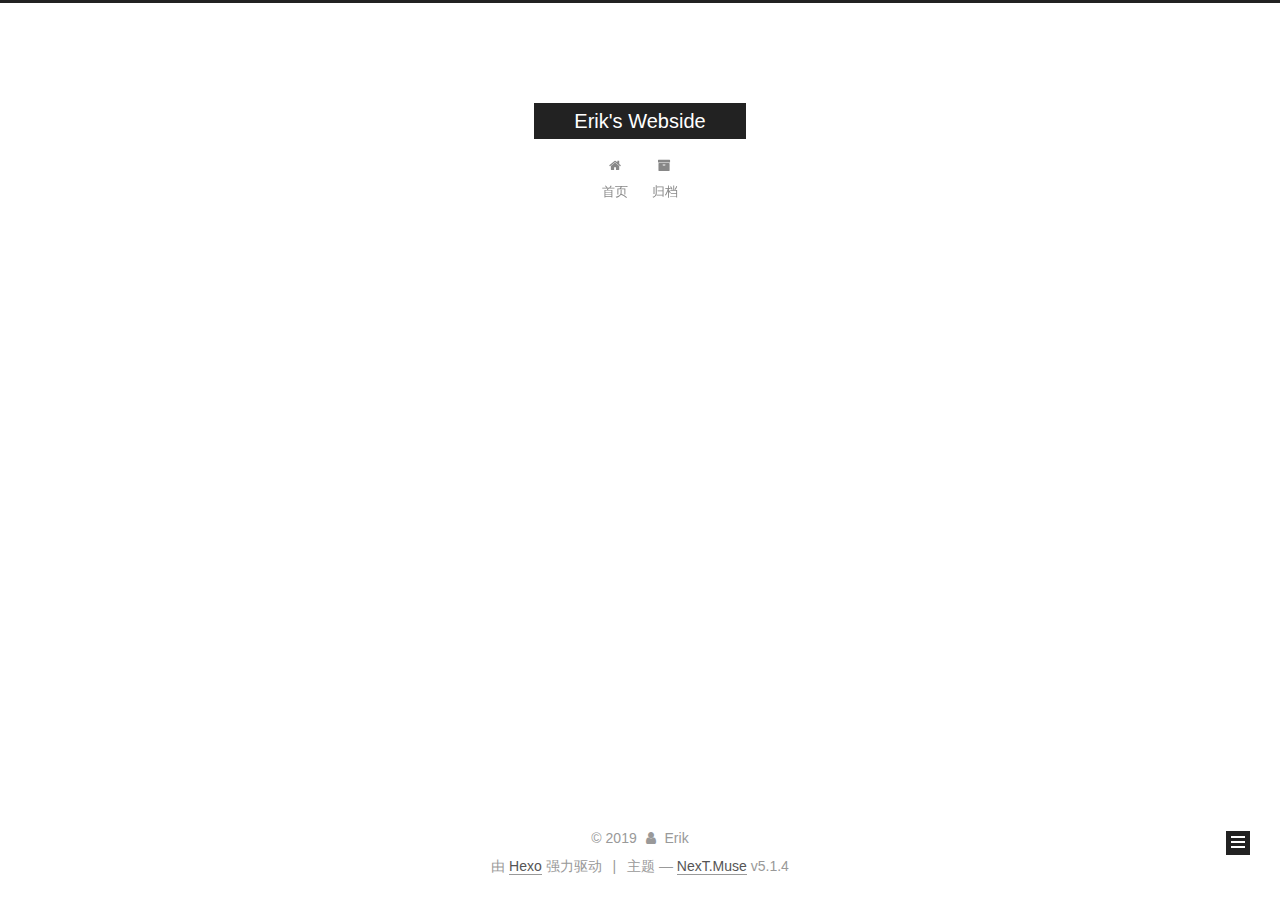
==== commit 5c165bab: "Site updated: 2019-01-26 13:46:00" ====
--- a/index.html
+++ b/index.html
@@ -1,176 +1,608 @@
 <!DOCTYPE html>
-<html>
+
+
+
+  
+
+
+<html class="theme-next muse use-motion" lang="zh-Hans">
 <head><meta name="generator" content="Hexo 3.8.0">
-  <meta charset="utf-8">
-  
-
-  
-  <title>Hexo</title>
-  <meta name="viewport" content="width=device-width, initial-scale=1, maximum-scale=1">
-  <meta property="og:type" content="website">
-<meta property="og:title" content="Hexo">
+  <meta charset="UTF-8">
+<meta http-equiv="X-UA-Compatible" content="IE=edge">
+<meta name="viewport" content="width=device-width, initial-scale=1, maximum-scale=1">
+<meta name="theme-color" content="#222">
+
+
+
+
+
+
+
+
+
+<meta http-equiv="Cache-Control" content="no-transform">
+<meta http-equiv="Cache-Control" content="no-siteapp">
+
+
+
+
+
+
+
+
+
+
+
+
+
+
+
+
+  
+  
+  <link href="/lib/fancybox/source/jquery.fancybox.css?v=2.1.5" rel="stylesheet" type="text/css">
+
+
+
+
+
+
+
+<link href="/lib/font-awesome/css/font-awesome.min.css?v=4.6.2" rel="stylesheet" type="text/css">
+
+<link href="/css/main.css?v=5.1.4" rel="stylesheet" type="text/css">
+
+
+  <link rel="apple-touch-icon" sizes="180x180" href="/images/apple-touch-icon-next.png?v=5.1.4">
+
+
+  <link rel="icon" type="image/png" sizes="32x32" href="/images/favicon-32x32-next.png?v=5.1.4">
+
+
+  <link rel="icon" type="image/png" sizes="16x16" href="/images/favicon-16x16-next.png?v=5.1.4">
+
+
+  <link rel="mask-icon" href="/images/logo.svg?v=5.1.4" color="#222">
+
+
+
+
+
+  <meta name="keywords" content="Hexo, NexT">
+
+
+
+
+
+
+
+
+
+
+<meta property="og:type" content="website">
+<meta property="og:title" content="Erik&#39;s Webside">
 <meta property="og:url" content="http://yoursite.com/index.html">
-<meta property="og:site_name" content="Hexo">
-<meta property="og:locale" content="zh-CN">
+<meta property="og:site_name" content="Erik&#39;s Webside">
+<meta property="og:locale" content="zh-Hans">
 <meta name="twitter:card" content="summary">
-<meta name="twitter:title" content="Hexo">
-  
-    <link rel="alternate" href="/atom.xml" title="Hexo" type="application/atom+xml">
-  
-  
-    <link rel="icon" href="/favicon.png">
-  
-  
-    <link href="//fonts.googleapis.com/css?family=Source+Code+Pro" rel="stylesheet" type="text/css">
-  
-  <link rel="stylesheet" href="/css/style.css">
+<meta name="twitter:title" content="Erik&#39;s Webside">
+
+
+
+<script type="text/javascript" id="hexo.configurations">
+  var NexT = window.NexT || {};
+  var CONFIG = {
+    root: '/',
+    scheme: 'Muse',
+    version: '5.1.4',
+    sidebar: {"position":"left","display":"post","offset":12,"b2t":false,"scrollpercent":false,"onmobile":false},
+    fancybox: true,
+    tabs: true,
+    motion: {"enable":true,"async":false,"transition":{"post_block":"fadeIn","post_header":"slideDownIn","post_body":"slideDownIn","coll_header":"slideLeftIn","sidebar":"slideUpIn"}},
+    duoshuo: {
+      userId: '0',
+      author: '博主'
+    },
+    algolia: {
+      applicationID: '',
+      apiKey: '',
+      indexName: '',
+      hits: {"per_page":10},
+      labels: {"input_placeholder":"Search for Posts","hits_empty":"We didn't find any results for the search: ${query}","hits_stats":"${hits} results found in ${time} ms"}
+    }
+  };
+</script>
+
+
+
+  <link rel="canonical" href="http://yoursite.com/">
+
+
+
+
+
+  <title>Erik's Webside</title>
+  
+
+
+
+
+
+
+
+
 </head>
-</html>
-<body>
-  <div id="container">
-    <div id="wrap">
-      <header id="header">
-  <div id="banner"></div>
-  <div id="header-outer" class="outer">
-    <div id="header-title" class="inner">
-      <h1 id="logo-wrap">
-        <a href="/" id="logo">Hexo</a>
-      </h1>
-      
+
+<body itemscope="" itemtype="http://schema.org/WebPage" lang="zh-Hans">
+
+  
+  
+    
+  
+
+  <div class="container sidebar-position-left 
+  page-home">
+    <div class="headband"></div>
+
+    <header id="header" class="header" itemscope="" itemtype="http://schema.org/WPHeader">
+      <div class="header-inner"><div class="site-brand-wrapper">
+  <div class="site-meta ">
+    
+
+    <div class="custom-logo-site-title">
+      <a href="/" class="brand" rel="start">
+        <span class="logo-line-before"><i></i></span>
+        <span class="site-title">Erik's Webside</span>
+        <span class="logo-line-after"><i></i></span>
+      </a>
     </div>
-    <div id="header-inner" class="inner">
-      <nav id="main-nav">
-        <a id="main-nav-toggle" class="nav-icon"></a>
-        
-          <a class="main-nav-link" href="/">Home</a>
-        
-          <a class="main-nav-link" href="/archives">Archives</a>
-        
-      </nav>
-      <nav id="sub-nav">
-        
-          <a id="nav-rss-link" class="nav-icon" href="/atom.xml" title="RSS Feed"></a>
-        
-        <a id="nav-search-btn" class="nav-icon" title="搜索"></a>
-      </nav>
-      <div id="search-form-wrap">
-        <form action="//google.com/search" method="get" accept-charset="UTF-8" class="search-form"><input type="search" name="q" class="search-form-input" placeholder="Search"><button type="submit" class="search-form-submit">&#xF002;</button><input type="hidden" name="sitesearch" value="http://yoursite.com"></form>
-      </div>
+      
+        <p class="site-subtitle"></p>
+      
+  </div>
+
+  <div class="site-nav-toggle">
+    <button>
+      <span class="btn-bar"></span>
+      <span class="btn-bar"></span>
+      <span class="btn-bar"></span>
+    </button>
+  </div>
+</div>
+
+<nav class="site-nav">
+  
+
+  
+    <ul id="menu" class="menu">
+      
+        
+        <li class="menu-item menu-item-home">
+          <a href="/" rel="section">
+            
+              <i class="menu-item-icon fa fa-fw fa-home"></i> <br>
+            
+            首页
+          </a>
+        </li>
+      
+        
+        <li class="menu-item menu-item-archives">
+          <a href="/archives/" rel="section">
+            
+              <i class="menu-item-icon fa fa-fw fa-archive"></i> <br>
+            
+            归档
+          </a>
+        </li>
+      
+
+      
+    </ul>
+  
+
+  
+</nav>
+
+
+
+ </div>
+    </header>
+
+    <main id="main" class="main">
+      <div class="main-inner">
+        <div class="content-wrap">
+          <div id="content" class="content">
+            
+  <section id="posts" class="posts-expand">
+    
+      
+
+  
+
+  
+  
+  
+
+  <article class="post post-type-normal" itemscope="" itemtype="http://schema.org/Article">
+  
+  
+  
+  <div class="post-block">
+    <link itemprop="mainEntityOfPage" href="http://yoursite.com/2019/01/22/你好/">
+
+    <span hidden itemprop="author" itemscope="" itemtype="http://schema.org/Person">
+      <meta itemprop="name" content="Erik">
+      <meta itemprop="description" content="">
+      <meta itemprop="image" content="/images/avatar.gif">
+    </span>
+
+    <span hidden itemprop="publisher" itemscope="" itemtype="http://schema.org/Organization">
+      <meta itemprop="name" content="Erik's Webside">
+    </span>
+
+    
+      <header class="post-header">
+
+        
+        
+          <h1 class="post-title" itemprop="name headline">
+                
+                <a class="post-title-link" href="/2019/01/22/你好/" itemprop="url">你好</a></h1>
+        
+
+        <div class="post-meta">
+          <span class="post-time">
+            
+              <span class="post-meta-item-icon">
+                <i class="fa fa-calendar-o"></i>
+              </span>
+              
+                <span class="post-meta-item-text">发表于</span>
+              
+              <time title="创建于" itemprop="dateCreated datePublished" datetime="2019-01-22T08:45:01+08:00">
+                2019-01-22
+              </time>
+            
+
+            
+
+            
+          </span>
+
+          
+
+          
+            
+          
+
+          
+          
+
+          
+
+          
+
+          
+
+        </div>
+      </header>
+    
+
+    
+    
+    
+    <div class="post-body" itemprop="articleBody">
+
+      
+      
+
+      
+        
+          
+            <p>*</p>
+
+          
+        
+      
+    </div>
+    
+    
+    
+
+    
+
+    
+
+    
+
+    <footer class="post-footer">
+      
+
+      
+
+      
+
+      
+      
+        <div class="post-eof"></div>
+      
+    </footer>
+  </div>
+  
+  
+  
+  </article>
+
+
+    
+  </section>
+
+  
+
+
+          </div>
+          
+
+
+          
+
+        </div>
+        
+          
+  
+  <div class="sidebar-toggle">
+    <div class="sidebar-toggle-line-wrap">
+      <span class="sidebar-toggle-line sidebar-toggle-line-first"></span>
+      <span class="sidebar-toggle-line sidebar-toggle-line-middle"></span>
+      <span class="sidebar-toggle-line sidebar-toggle-line-last"></span>
     </div>
   </div>
-</header>
-      <div class="outer">
-        <section id="main">
-  
-    <article id="post-你好" class="article article-type-post" itemscope="" itemprop="blogPost">
-  <div class="article-meta">
-    <a href="/2019/01/22/你好/" class="article-date">
-  <time datetime="2019-01-22T00:45:01.000Z" itemprop="datePublished">2019-01-22</time>
-</a>
-    
+
+  <aside id="sidebar" class="sidebar">
+    
+    <div class="sidebar-inner">
+
+      
+
+      
+
+      <section class="site-overview-wrap sidebar-panel sidebar-panel-active">
+        <div class="site-overview">
+          <div class="site-author motion-element" itemprop="author" itemscope="" itemtype="http://schema.org/Person">
+            
+              <p class="site-author-name" itemprop="name">Erik</p>
+              <p class="site-description motion-element" itemprop="description"></p>
+          </div>
+
+          <nav class="site-state motion-element">
+
+            
+              <div class="site-state-item site-state-posts">
+              
+                <a href="/archives/">
+              
+                  <span class="site-state-item-count">1</span>
+                  <span class="site-state-item-name">日志</span>
+                </a>
+              </div>
+            
+
+            
+
+            
+
+          </nav>
+
+          
+
+          
+
+          
+          
+
+          
+          
+
+          
+
+        </div>
+      </section>
+
+      
+
+      
+
+    </div>
+  </aside>
+
+
+        
+      </div>
+    </main>
+
+    <footer id="footer" class="footer">
+      <div class="footer-inner">
+        <div class="copyright">&copy; <span itemprop="copyrightYear">2019</span>
+  <span class="with-love">
+    <i class="fa fa-user"></i>
+  </span>
+  <span class="author" itemprop="copyrightHolder">Erik</span>
+
+  
+</div>
+
+
+  <div class="powered-by">由 <a class="theme-link" target="_blank" href="https://hexo.io">Hexo</a> 强力驱动</div>
+
+
+
+  <span class="post-meta-divider">|</span>
+
+
+
+  <div class="theme-info">主题 &mdash; <a class="theme-link" target="_blank" href="https://github.com/iissnan/hexo-theme-next">NexT.Muse</a> v5.1.4</div>
+
+
+
+
+        
+
+
+
+
+
+
+
+        
+      </div>
+    </footer>
+
+    
+      <div class="back-to-top">
+        <i class="fa fa-arrow-up"></i>
+        
+      </div>
+    
+
+    
+
   </div>
-  <div class="article-inner">
-    
-    
-      <header class="article-header">
-        
-  
-    <h1 itemprop="name">
-      <a class="article-title" href="/2019/01/22/你好/">你好</a>
-    </h1>
-  
-
-      </header>
-    
-    <div class="article-entry" itemprop="articleBody">
-      
-        <p>*</p>
-
-      
-    </div>
-    <footer class="article-footer">
-      <a data-url="http://yoursite.com/2019/01/22/你好/" data-id="cjrbtdv3500000srdf0vua71b" class="article-share-link">Share</a>
-      
-      
-    </footer>
-  </div>
-  
-</article>
-
-
-  
-
-
-</section>
-        
-          <aside id="sidebar">
-  
-    
-
-  
-    
-
-  
-    
-  
-    
-  <div class="widget-wrap">
-    <h3 class="widget-title">归档</h3>
-    <div class="widget">
-      <ul class="archive-list"><li class="archive-list-item"><a class="archive-list-link" href="/archives/2019/01/">一月 2019</a></li></ul>
-    </div>
-  </div>
-
-
-  
-    
-  <div class="widget-wrap">
-    <h3 class="widget-title">最新文章</h3>
-    <div class="widget">
-      <ul>
-        
-          <li>
-            <a href="/2019/01/22/你好/">你好</a>
-          </li>
-        
-      </ul>
-    </div>
-  </div>
-
-  
-</aside>
-        
-      </div>
-      <footer id="footer">
-  
-  <div class="outer">
-    <div id="footer-info" class="inner">
-      &copy; 2019 John Doe<br>
-      Powered by <a href="http://hexo.io/" target="_blank">Hexo</a>
-    </div>
-  </div>
-</footer>
-    </div>
-    <nav id="mobile-nav">
-  
-    <a href="/" class="mobile-nav-link">Home</a>
-  
-    <a href="/archives" class="mobile-nav-link">Archives</a>
-  
-</nav>
-    
-
-<script src="//ajax.googleapis.com/ajax/libs/jquery/2.0.3/jquery.min.js"></script>
-
-
-  <link rel="stylesheet" href="/fancybox/jquery.fancybox.css">
-  <script src="/fancybox/jquery.fancybox.pack.js"></script>
-
-
-<script src="/js/script.js"></script>
-
-
-
-  </div>
+
+  
+
+<script type="text/javascript">
+  if (Object.prototype.toString.call(window.Promise) !== '[object Function]') {
+    window.Promise = null;
+  }
+</script>
+
+
+
+
+
+
+
+
+
+  
+
+
+
+
+
+
+
+
+
+
+
+
+  
+  
+    <script type="text/javascript" src="/lib/jquery/index.js?v=2.1.3"></script>
+  
+
+  
+  
+    <script type="text/javascript" src="/lib/fastclick/lib/fastclick.min.js?v=1.0.6"></script>
+  
+
+  
+  
+    <script type="text/javascript" src="/lib/jquery_lazyload/jquery.lazyload.js?v=1.9.7"></script>
+  
+
+  
+  
+    <script type="text/javascript" src="/lib/velocity/velocity.min.js?v=1.2.1"></script>
+  
+
+  
+  
+    <script type="text/javascript" src="/lib/velocity/velocity.ui.min.js?v=1.2.1"></script>
+  
+
+  
+  
+    <script type="text/javascript" src="/lib/fancybox/source/jquery.fancybox.pack.js?v=2.1.5"></script>
+  
+
+
+  
+
+
+  <script type="text/javascript" src="/js/src/utils.js?v=5.1.4"></script>
+
+  <script type="text/javascript" src="/js/src/motion.js?v=5.1.4"></script>
+
+
+
+  
+  
+
+  
+
+  
+
+
+  <script type="text/javascript" src="/js/src/bootstrap.js?v=5.1.4"></script>
+
+
+
+  
+
+
+  
+
+
+
+
+	
+
+
+
+
+
+  
+
+
+
+
+
+  
+
+
+
+
+
+
+
+
+
+
+
+
+  
+
+
+
+
+
+  
+
+  
+
+  
+
+  
+  
+
+  
+
+  
+
+  
+
 </body>
-</html>+</html>
--- a/css/main.css
+++ b/css/main.css
@@ -0,0 +1,2662 @@
+/* normalize.css v3.0.2 | MIT License | git.io/normalize */
+html {
+  font-family: sans-serif; /* 1 */
+  -ms-text-size-adjust: 100%; /* 2 */
+  -webkit-text-size-adjust: 100%; /* 2 */
+}
+body {
+  margin: 0;
+}
+article,
+aside,
+details,
+figcaption,
+figure,
+footer,
+header,
+hgroup,
+main,
+menu,
+nav,
+section,
+summary {
+  display: block;
+}
+audio,
+canvas,
+progress,
+video {
+  display: inline-block; /* 1 */
+  vertical-align: baseline; /* 2 */
+}
+audio:not([controls]) {
+  display: none;
+  height: 0;
+}
+[hidden],
+template {
+  display: none;
+}
+a {
+  background-color: transparent;
+}
+a:active,
+a:hover {
+  outline: 0;
+}
+abbr[title] {
+  border-bottom: 1px dotted;
+}
+b,
+strong {
+  font-weight: bold;
+}
+dfn {
+  font-style: italic;
+}
+h1 {
+  font-size: 2em;
+  margin: 0.67em 0;
+}
+mark {
+  background: #ff0;
+  color: #000;
+}
+small {
+  font-size: 80%;
+}
+sub,
+sup {
+  font-size: 75%;
+  line-height: 0;
+  position: relative;
+  vertical-align: baseline;
+}
+sup {
+  top: -0.5em;
+}
+sub {
+  bottom: -0.25em;
+}
+img {
+  border: 0;
+}
+svg:not(:root) {
+  overflow: hidden;
+}
+figure {
+  margin: 1em 40px;
+}
+hr {
+  -moz-box-sizing: content-box;
+  box-sizing: content-box;
+  height: 0;
+}
+pre {
+  overflow: auto;
+}
+code,
+kbd,
+pre,
+samp {
+  font-family: monospace, monospace;
+  font-size: 1em;
+}
+button,
+input,
+optgroup,
+select,
+textarea {
+  color: inherit; /* 1 */
+  font: inherit; /* 2 */
+  margin: 0; /* 3 */
+}
+button {
+  overflow: visible;
+}
+button,
+select {
+  text-transform: none;
+}
+button,
+html input[type="button"],
+input[type="reset"],
+input[type="submit"] {
+  -webkit-appearance: button; /* 2 */
+  cursor: pointer; /* 3 */
+}
+button[disabled],
+html input[disabled] {
+  cursor: default;
+}
+button::-moz-focus-inner,
+input::-moz-focus-inner {
+  border: 0;
+  padding: 0;
+}
+input {
+  line-height: normal;
+}
+input[type="checkbox"],
+input[type="radio"] {
+  box-sizing: border-box; /* 1 */
+  padding: 0; /* 2 */
+}
+input[type="number"]::-webkit-inner-spin-button,
+input[type="number"]::-webkit-outer-spin-button {
+  height: auto;
+}
+input[type="search"] {
+  -webkit-appearance: textfield; /* 1 */
+  -moz-box-sizing: content-box;
+  -webkit-box-sizing: content-box; /* 2 */
+  box-sizing: content-box;
+}
+input[type="search"]::-webkit-search-cancel-button,
+input[type="search"]::-webkit-search-decoration {
+  -webkit-appearance: none;
+}
+fieldset {
+  border: 1px solid #c0c0c0;
+  margin: 0 2px;
+  padding: 0.35em 0.625em 0.75em;
+}
+legend {
+  border: 0; /* 1 */
+  padding: 0; /* 2 */
+}
+textarea {
+  overflow: auto;
+}
+optgroup {
+  font-weight: bold;
+}
+table {
+  border-collapse: collapse;
+  border-spacing: 0;
+}
+td,
+th {
+  padding: 0;
+}
+::selection {
+  background: #262a30;
+  color: #fff;
+}
+body {
+  position: relative;
+  font-family: 'Lato', "PingFang SC", "Microsoft YaHei", sans-serif;
+  font-size: 14px;
+  line-height: 2;
+  color: #555;
+  background: #fff;
+}
+@media (max-width: 767px) {
+  body {
+    padding-right: 0 !important;
+  }
+}
+@media (min-width: 768px) and (max-width: 991px) {
+  body {
+    padding-right: 0 !important;
+  }
+}
+@media (min-width: 1600px) {
+  body {
+    font-size: 16px;
+  }
+}
+h1,
+h2,
+h3,
+h4,
+h5,
+h6 {
+  margin: 0;
+  padding: 0;
+  font-weight: bold;
+  line-height: 1.5;
+  font-family: 'Lato', "PingFang SC", "Microsoft YaHei", sans-serif;
+}
+h2,
+h3,
+h4,
+h5,
+h6 {
+  margin: 20px 0 15px;
+}
+h1 {
+  font-size: 22px;
+}
+@media (max-width: 767px) {
+  h1 {
+    font-size: 18px;
+  }
+}
+h2 {
+  font-size: 20px;
+}
+@media (max-width: 767px) {
+  h2 {
+    font-size: 16px;
+  }
+}
+h3 {
+  font-size: 18px;
+}
+@media (max-width: 767px) {
+  h3 {
+    font-size: 14px;
+  }
+}
+h4 {
+  font-size: 16px;
+}
+@media (max-width: 767px) {
+  h4 {
+    font-size: 12px;
+  }
+}
+h5 {
+  font-size: 14px;
+}
+@media (max-width: 767px) {
+  h5 {
+    font-size: 10px;
+  }
+}
+h6 {
+  font-size: 12px;
+}
+@media (max-width: 767px) {
+  h6 {
+    font-size: 8px;
+  }
+}
+p {
+  margin: 0 0 20px 0;
+}
+a {
+  color: #555;
+  text-decoration: none;
+  outline: none;
+  border-bottom: 1px solid #999;
+  word-wrap: break-word;
+}
+a:hover {
+  color: #222;
+  border-bottom-color: #222;
+}
+blockquote {
+  margin: 0;
+  padding: 0;
+}
+img {
+  display: block;
+  margin: auto;
+  max-width: 100%;
+  height: auto;
+}
+hr {
+  margin: 40px 0;
+  height: 3px;
+  border: none;
+  background-color: #ddd;
+  background-image: repeating-linear-gradient(-45deg, #fff, #fff 4px, transparent 4px, transparent 8px);
+}
+blockquote {
+  padding: 0 15px;
+  color: #666;
+  border-left: 4px solid #ddd;
+}
+blockquote cite::before {
+  content: "-";
+  padding: 0 5px;
+}
+dt {
+  font-weight: 700;
+}
+dd {
+  margin: 0;
+  padding: 0;
+}
+kbd {
+  border: 1px solid #ccc;
+  border-radius: 0.2em;
+  box-shadow: 0.1em 0.1em 0.2em rgba(0,0,0,0.1);
+  background-color: #f9f9f9;
+  font-family: inherit;
+  background-image: -webkit-linear-gradient(top, #eee, #fff, #eee);
+  padding: 0.1em 0.3em;
+  white-space: nowrap;
+}
+.text-left {
+  text-align: left;
+}
+.text-center {
+  text-align: center;
+}
+.text-right {
+  text-align: right;
+}
+.text-justify {
+  text-align: justify;
+}
+.text-nowrap {
+  white-space: nowrap;
+}
+.text-lowercase {
+  text-transform: lowercase;
+}
+.text-uppercase {
+  text-transform: uppercase;
+}
+.text-capitalize {
+  text-transform: capitalize;
+}
+.center-block {
+  display: block;
+  margin-left: auto;
+  margin-right: auto;
+}
+.clearfix:before,
+.clearfix:after {
+  content: " ";
+  display: table;
+}
+.clearfix:after {
+  clear: both;
+}
+.pullquote {
+  width: 45%;
+}
+.pullquote.left {
+  float: left;
+  margin-left: 5px;
+  margin-right: 10px;
+}
+.pullquote.right {
+  float: right;
+  margin-left: 10px;
+  margin-right: 5px;
+}
+.affix.affix.affix {
+  position: fixed;
+}
+.translation {
+  margin-top: -20px;
+  font-size: 14px;
+  color: #999;
+}
+.scrollbar-measure {
+  width: 100px;
+  height: 100px;
+  overflow: scroll;
+  position: absolute;
+  top: -9999px;
+}
+.use-motion .motion-element {
+  opacity: 0;
+}
+table {
+  margin: 20px 0;
+  width: 100%;
+  border-collapse: collapse;
+  border-spacing: 0;
+  border: 1px solid #ddd;
+  font-size: 14px;
+  table-layout: fixed;
+  word-wrap: break-all;
+}
+table>tbody>tr:nth-of-type(odd) {
+  background-color: #f9f9f9;
+}
+table>tbody>tr:hover {
+  background-color: #f5f5f5;
+}
+caption,
+th,
+td {
+  padding: 8px;
+  text-align: left;
+  vertical-align: middle;
+  font-weight: normal;
+}
+th,
+td {
+  border-bottom: 3px solid #ddd;
+  border-right: 1px solid #eee;
+}
+th {
+  padding-bottom: 10px;
+  font-weight: 700;
+}
+td {
+  border-bottom-width: 1px;
+}
+html,
+body {
+  height: 100%;
+}
+.container {
+  position: relative;
+  min-height: 100%;
+}
+.header-inner {
+  margin: 0 auto;
+  padding: 100px 0 70px;
+  width: 700px;
+}
+@media (min-width: 1600px) {
+  .container .header-inner {
+    width: 900px;
+  }
+}
+.main {
+  padding-bottom: 150px;
+}
+.main-inner {
+  margin: 0 auto;
+  width: 700px;
+}
+@media (min-width: 1600px) {
+  .container .main-inner {
+    width: 900px;
+  }
+}
+.footer {
+  position: absolute;
+  left: 0;
+  bottom: 0;
+  width: 100%;
+  min-height: 50px;
+}
+.footer-inner {
+  box-sizing: border-box;
+  margin: 20px auto;
+  width: 700px;
+}
+@media (min-width: 1600px) {
+  .container .footer-inner {
+    width: 900px;
+  }
+}
+pre,
+.highlight {
+  overflow: auto;
+  margin: 20px 0;
+  padding: 0;
+  font-size: 13px;
+  color: #4d4d4c;
+  background: #f7f7f7;
+  line-height: 1.6;
+}
+pre,
+code {
+  font-family: consolas, Menlo, "PingFang SC", "Microsoft YaHei", monospace;
+}
+code {
+  padding: 2px 4px;
+  word-wrap: break-word;
+  color: #555;
+  background: #eee;
+  border-radius: 3px;
+  font-size: 13px;
+}
+pre {
+  padding: 10px;
+}
+pre code {
+  padding: 0;
+  color: #4d4d4c;
+  background: none;
+  text-shadow: none;
+}
+.highlight {
+  border-radius: 1px;
+}
+.highlight pre {
+  border: none;
+  margin: 0;
+  padding: 10px 0;
+}
+.highlight table {
+  margin: 0;
+  width: auto;
+  border: none;
+}
+.highlight td {
+  border: none;
+  padding: 0;
+}
+.highlight figcaption {
+  font-size: 1em;
+  color: #4d4d4c;
+  line-height: 1em;
+  margin-bottom: 1em;
+}
+.highlight figcaption:before,
+.highlight figcaption:after {
+  content: " ";
+  display: table;
+}
+.highlight figcaption:after {
+  clear: both;
+}
+.highlight figcaption a {
+  float: right;
+  color: #4d4d4c;
+}
+.highlight figcaption a:hover {
+  border-bottom-color: #4d4d4c;
+}
+.highlight .gutter pre {
+  padding-left: 10px;
+  padding-right: 10px;
+  color: #869194;
+  text-align: right;
+  background-color: #eff2f3;
+}
+.highlight .code pre {
+  width: 100%;
+  padding-left: 10px;
+  padding-right: 10px;
+  background-color: #f7f7f7;
+}
+.highlight .line {
+  height: 20px;
+}
+.gutter {
+  -webkit-user-select: none;
+  -moz-user-select: none;
+  -ms-user-select: none;
+  user-select: none;
+}
+.gist table {
+  width: auto;
+}
+.gist table td {
+  border: none;
+}
+pre .deletion {
+  background: #fdd;
+}
+pre .addition {
+  background: #dfd;
+}
+pre .meta {
+  color: #8959a8;
+}
+pre .comment {
+  color: #8e908c;
+}
+pre .variable,
+pre .attribute,
+pre .tag,
+pre .regexp,
+pre .ruby .constant,
+pre .xml .tag .title,
+pre .xml .pi,
+pre .xml .doctype,
+pre .html .doctype,
+pre .css .id,
+pre .css .class,
+pre .css .pseudo {
+  color: #c82829;
+}
+pre .number,
+pre .preprocessor,
+pre .built_in,
+pre .literal,
+pre .params,
+pre .constant,
+pre .command {
+  color: #f5871f;
+}
+pre .ruby .class .title,
+pre .css .rules .attribute,
+pre .string,
+pre .value,
+pre .inheritance,
+pre .header,
+pre .ruby .symbol,
+pre .xml .cdata,
+pre .special,
+pre .number,
+pre .formula {
+  color: #718c00;
+}
+pre .title,
+pre .css .hexcolor {
+  color: #3e999f;
+}
+pre .function,
+pre .python .decorator,
+pre .python .title,
+pre .ruby .function .title,
+pre .ruby .title .keyword,
+pre .perl .sub,
+pre .javascript .title,
+pre .coffeescript .title {
+  color: #4271ae;
+}
+pre .keyword,
+pre .javascript .function {
+  color: #8959a8;
+}
+.full-image.full-image.full-image.full-image {
+  border: none;
+  max-width: 100%;
+  width: auto;
+  margin: 20px auto 25px;
+}
+@media (min-width: 992px) {
+  .full-image.full-image.full-image.full-image {
+    max-width: none;
+    width: 110%;
+    margin: 25px -5%;
+  }
+}
+.blockquote-center,
+.page-home .post-type-quote blockquote,
+.page-post-detail .post-type-quote blockquote {
+  position: relative;
+  margin: 40px 0;
+  padding: 0;
+  border-left: none;
+  text-align: center;
+}
+.blockquote-center::before,
+.page-home .post-type-quote blockquote::before,
+.page-post-detail .post-type-quote blockquote::before,
+.blockquote-center::after,
+.page-home .post-type-quote blockquote::after,
+.page-post-detail .post-type-quote blockquote::after {
+  position: absolute;
+  content: ' ';
+  display: block;
+  width: 100%;
+  height: 24px;
+  opacity: 0.2;
+  background-repeat: no-repeat;
+  background-position: 0 -6px;
+  background-size: 22px 22px;
+}
+.blockquote-center::before,
+.page-home .post-type-quote blockquote::before,
+.page-post-detail .post-type-quote blockquote::before {
+  top: -20px;
+  background-image: url("../images/quote-l.svg");
+  border-top: 1px solid #ccc;
+}
+.blockquote-center::after,
+.page-home .post-type-quote blockquote::after,
+.page-post-detail .post-type-quote blockquote::after {
+  bottom: -20px;
+  background-image: url("../images/quote-r.svg");
+  border-bottom: 1px solid #ccc;
+  background-position: 100% 8px;
+}
+.blockquote-center p,
+.page-home .post-type-quote blockquote p,
+.page-post-detail .post-type-quote blockquote p,
+.blockquote-center div,
+.page-home .post-type-quote blockquote div,
+.page-post-detail .post-type-quote blockquote div {
+  text-align: center;
+}
+.post .post-body .group-picture img {
+  box-sizing: border-box;
+  padding: 0 3px;
+  border: none;
+}
+.post .group-picture-row {
+  overflow: hidden;
+  margin-top: 6px;
+}
+.post .group-picture-row:first-child {
+  margin-top: 0;
+}
+.post .group-picture-column {
+  float: left;
+}
+.page-post-detail .post-body .group-picture-column {
+  float: none;
+  margin-top: 10px;
+  width: auto !important;
+}
+.page-post-detail .post-body .group-picture-column img {
+  margin: 0 auto;
+}
+.page-archive .group-picture-container {
+  overflow: hidden;
+}
+.page-archive .group-picture-row {
+  float: left;
+}
+.page-archive .group-picture-row:first-child {
+  margin-top: 6px;
+}
+.page-archive .group-picture-column {
+  max-width: 150px;
+  max-height: 150px;
+}
+.post-body .note {
+  position: relative;
+  padding: 15px;
+  margin-bottom: 20px;
+  border: 1px solid #eee;
+  border-left-width: 5px;
+  border-radius: 3px;
+}
+.post-body .note h2,
+.post-body .note h3,
+.post-body .note h4,
+.post-body .note h5,
+.post-body .note h6 {
+  margin-top: 0;
+  margin-bottom: 0;
+  border-bottom: initial;
+  padding-top: 0 !important;
+}
+.post-body .note p:first-child,
+.post-body .note ul:first-child,
+.post-body .note ol:first-child,
+.post-body .note table:first-child,
+.post-body .note pre:first-child,
+.post-body .note blockquote:first-child {
+  margin-top: 0;
+}
+.post-body .note p:last-child,
+.post-body .note ul:last-child,
+.post-body .note ol:last-child,
+.post-body .note table:last-child,
+.post-body .note pre:last-child,
+.post-body .note blockquote:last-child {
+  margin-bottom: 0;
+}
+.post-body .note.default {
+  border-left-color: #777;
+}
+.post-body .note.default h2,
+.post-body .note.default h3,
+.post-body .note.default h4,
+.post-body .note.default h5,
+.post-body .note.default h6 {
+  color: #777;
+}
+.post-body .note.primary {
+  border-left-color: #6f42c1;
+}
+.post-body .note.primary h2,
+.post-body .note.primary h3,
+.post-body .note.primary h4,
+.post-body .note.primary h5,
+.post-body .note.primary h6 {
+  color: #6f42c1;
+}
+.post-body .note.info {
+  border-left-color: #428bca;
+}
+.post-body .note.info h2,
+.post-body .note.info h3,
+.post-body .note.info h4,
+.post-body .note.info h5,
+.post-body .note.info h6 {
+  color: #428bca;
+}
+.post-body .note.success {
+  border-left-color: #5cb85c;
+}
+.post-body .note.success h2,
+.post-body .note.success h3,
+.post-body .note.success h4,
+.post-body .note.success h5,
+.post-body .note.success h6 {
+  color: #5cb85c;
+}
+.post-body .note.warning {
+  border-left-color: #f0ad4e;
+}
+.post-body .note.warning h2,
+.post-body .note.warning h3,
+.post-body .note.warning h4,
+.post-body .note.warning h5,
+.post-body .note.warning h6 {
+  color: #f0ad4e;
+}
+.post-body .note.danger {
+  border-left-color: #d9534f;
+}
+.post-body .note.danger h2,
+.post-body .note.danger h3,
+.post-body .note.danger h4,
+.post-body .note.danger h5,
+.post-body .note.danger h6 {
+  color: #d9534f;
+}
+.post-body .label {
+  display: inline;
+  padding: 0 2px;
+  white-space: nowrap;
+}
+.post-body .label.default {
+  background-color: #f0f0f0;
+}
+.post-body .label.primary {
+  background-color: #efe6f7;
+}
+.post-body .label.info {
+  background-color: #e5f2f8;
+}
+.post-body .label.success {
+  background-color: #e7f4e9;
+}
+.post-body .label.warning {
+  background-color: #fcf6e1;
+}
+.post-body .label.danger {
+  background-color: #fae8eb;
+}
+.post-body .tabs {
+  position: relative;
+  display: block;
+  margin-bottom: 20px;
+  padding-top: 10px;
+}
+.post-body .tabs ul.nav-tabs {
+  margin: 0;
+  padding: 0;
+  display: flex;
+  margin-bottom: -1px;
+}
+@media (max-width: 413px) {
+  .post-body .tabs ul.nav-tabs {
+    display: block;
+    margin-bottom: 5px;
+  }
+}
+.post-body .tabs ul.nav-tabs li.tab {
+  list-style-type: none !important;
+  margin: 0 0.25em 0 0;
+  border-top: 3px solid transparent;
+  border-left: 1px solid transparent;
+  border-right: 1px solid transparent;
+}
+@media (max-width: 413px) {
+  .post-body .tabs ul.nav-tabs li.tab {
+    margin: initial;
+    border-top: 1px solid transparent;
+    border-left: 3px solid transparent;
+    border-right: 1px solid transparent;
+    border-bottom: 1px solid transparent;
+  }
+}
+.post-body .tabs ul.nav-tabs li.tab a {
+  outline: 0;
+  border-bottom: initial;
+  display: block;
+  line-height: 1.8em;
+  padding: 0.25em 0.75em;
+  transition-duration: 0.2s;
+  transition-timing-function: ease-out;
+  transition-delay: 0s;
+}
+.post-body .tabs ul.nav-tabs li.tab a i {
+  width: 1.285714285714286em;
+}
+.post-body .tabs ul.nav-tabs li.tab.active {
+  border-top: 3px solid #fc6423;
+  border-left: 1px solid #ddd;
+  border-right: 1px solid #ddd;
+  background-color: #fff;
+}
+@media (max-width: 413px) {
+  .post-body .tabs ul.nav-tabs li.tab.active {
+    border-top: 1px solid #ddd;
+    border-left: 3px solid #fc6423;
+    border-right: 1px solid #ddd;
+    border-bottom: 1px solid #ddd;
+  }
+}
+.post-body .tabs ul.nav-tabs li.tab.active a {
+  cursor: default;
+  color: #555;
+}
+.post-body .tabs .tab-content {
+  background-color: #fff;
+}
+.post-body .tabs .tab-content .tab-pane {
+  border: 1px solid #ddd;
+  padding: 20px 20px 0 20px;
+}
+.post-body .tabs .tab-content .tab-pane:not(.active) {
+  display: none !important;
+}
+.post-body .tabs .tab-content .tab-pane.active {
+  display: block !important;
+}
+.btn {
+  display: inline-block;
+  padding: 0 20px;
+  font-size: 14px;
+  color: #fff;
+  background: #222;
+  border: 2px solid #222;
+  text-decoration: none;
+  border-radius: 0;
+  transition-property: background-color;
+  transition-duration: 0.2s;
+  transition-timing-function: ease-in-out;
+  transition-delay: 0s;
+  line-height: 2;
+}
+.btn:hover {
+  border-color: #222;
+  color: #222;
+  background: #fff;
+}
+.btn +.btn {
+  margin: 0 0 8px 8px;
+}
+.btn .fa-fw {
+  width: 1.285714285714286em;
+  text-align: left;
+}
+.btn-bar {
+  display: block;
+  width: 22px;
+  height: 2px;
+  background: #555;
+  border-radius: 1px;
+}
+.btn-bar+.btn-bar {
+  margin-top: 4px;
+}
+.pagination {
+  margin: 120px 0 40px;
+  text-align: center;
+  border-top: 1px solid #eee;
+}
+.page-number-basic,
+.pagination .prev,
+.pagination .next,
+.pagination .page-number,
+.pagination .space {
+  display: inline-block;
+  position: relative;
+  top: -1px;
+  margin: 0 10px;
+  padding: 0 11px;
+}
+@media (max-width: 767px) {
+  .page-number-basic,
+  .pagination .prev,
+  .pagination .next,
+  .pagination .page-number,
+  .pagination .space {
+    margin: 0 5px;
+  }
+}
+.pagination .prev,
+.pagination .next,
+.pagination .page-number {
+  border-bottom: 0;
+  border-top: 1px solid #eee;
+  transition-property: border-color;
+  transition-duration: 0.2s;
+  transition-timing-function: ease-in-out;
+  transition-delay: 0s;
+}
+.pagination .prev:hover,
+.pagination .next:hover,
+.pagination .page-number:hover {
+  border-top-color: #222;
+}
+.pagination .space {
+  padding: 0;
+  margin: 0;
+}
+.pagination .prev {
+  margin-left: 0;
+}
+.pagination .next {
+  margin-right: 0;
+}
+.pagination .page-number.current {
+  color: #fff;
+  background: #ccc;
+  border-top-color: #ccc;
+}
+@media (max-width: 767px) {
+  .pagination {
+    border-top: none;
+  }
+  .pagination .prev,
+  .pagination .next,
+  .pagination .page-number {
+    margin-bottom: 10px;
+    border-top: 0;
+    border-bottom: 1px solid #eee;
+    padding: 0 10px;
+  }
+  .pagination .prev:hover,
+  .pagination .next:hover,
+  .pagination .page-number:hover {
+    border-bottom-color: #222;
+  }
+}
+.comments {
+  margin: 60px 20px 0;
+}
+.tag-cloud {
+  text-align: center;
+}
+.tag-cloud a {
+  display: inline-block;
+  margin: 10px;
+}
+.back-to-top {
+  box-sizing: border-box;
+  position: fixed;
+  bottom: -100px;
+  right: 30px;
+  z-index: 1050;
+  padding: 0 6px;
+  width: 24px;
+  background: #222;
+  font-size: 12px;
+  opacity: 1;
+  color: #fff;
+  cursor: pointer;
+  text-align: center;
+  -webkit-transform: translateZ(0);
+  transition-property: bottom;
+  transition-duration: 0.2s;
+  transition-timing-function: ease-in-out;
+  transition-delay: 0s;
+}
+@media (min-width: 768px) and (max-width: 991px) {
+  .back-to-top {
+    display: none !important;
+  }
+}
+@media (max-width: 767px) {
+  .back-to-top {
+    display: none !important;
+  }
+}
+.back-to-top.back-to-top-on {
+  bottom: 19px;
+}
+.header {
+  background: transparent;
+}
+.header-inner {
+  position: relative;
+}
+.headband {
+  height: 3px;
+  background: #222;
+}
+.site-meta {
+  margin: 0;
+  text-align: center;
+}
+@media (max-width: 767px) {
+  .site-meta {
+    text-align: center;
+  }
+}
+.brand {
+  position: relative;
+  display: inline-block;
+  padding: 0 40px;
+  color: #fff;
+  background: #222;
+  border-bottom: none;
+}
+.brand:hover {
+  color: #fff;
+}
+.logo {
+  display: inline-block;
+  margin-right: 5px;
+  line-height: 36px;
+  vertical-align: top;
+}
+.site-title {
+  display: inline-block;
+  vertical-align: top;
+  line-height: 36px;
+  font-size: 20px;
+  font-weight: normal;
+  font-family: 'Lato', "PingFang SC", "Microsoft YaHei", sans-serif;
+}
+.site-subtitle {
+  margin-top: 10px;
+  font-size: 13px;
+  color: #999;
+}
+.use-motion .brand {
+  opacity: 0;
+}
+.use-motion .logo,
+.use-motion .site-title,
+.use-motion .site-subtitle {
+  opacity: 0;
+  position: relative;
+  top: -10px;
+}
+.site-nav-toggle {
+  display: none;
+  position: absolute;
+  top: 10px;
+  left: 10px;
+}
+@media (max-width: 767px) {
+  .site-nav-toggle {
+    display: block;
+  }
+}
+.site-nav-toggle button {
+  margin-top: 2px;
+  padding: 9px 10px;
+  background: transparent;
+  border: none;
+}
+@media (max-width: 767px) {
+  .site-nav {
+    display: none;
+    margin: 0 -10px;
+    padding: 0 10px;
+    clear: both;
+    border-top: 1px solid #ddd;
+  }
+}
+@media (min-width: 768px) and (max-width: 991px) {
+  .site-nav {
+    display: block !important;
+  }
+}
+@media (min-width: 992px) {
+  .site-nav {
+    display: block !important;
+  }
+}
+.menu {
+  margin-top: 20px;
+  padding-left: 0;
+  text-align: center;
+}
+.menu .menu-item {
+  display: inline-block;
+  margin: 0 10px;
+  list-style: none;
+}
+@media screen and (max-width: 767px) {
+  .menu .menu-item {
+    margin-top: 10px;
+  }
+}
+.menu .menu-item a {
+  display: block;
+  font-size: 13px;
+  line-height: inherit;
+  border-bottom: 1px solid transparent;
+  transition-property: border-color;
+  transition-duration: 0.2s;
+  transition-timing-function: ease-in-out;
+  transition-delay: 0s;
+}
+.menu .menu-item a:hover {
+  border-bottom-color: #222;
+}
+.menu .menu-item .fa {
+  margin-right: 5px;
+}
+.use-motion .menu-item {
+  opacity: 0;
+}
+.post-body {
+  font-family: 'Lato', "PingFang SC", "Microsoft YaHei", sans-serif;
+}
+@media (max-width: 767px) {
+  .post-body {
+    word-break: break-word;
+  }
+}
+.post-body .fancybox img {
+  display: block !important;
+  margin: 0 auto;
+  cursor: pointer;
+  cursor: zoom-in;
+  cursor: -webkit-zoom-in;
+}
+.post-body .image-caption,
+.post-body .figure .caption {
+  margin: -20px auto 15px;
+  text-align: center;
+  font-size: 14px;
+  color: #999;
+  font-weight: bold;
+  line-height: 1;
+}
+.post-sticky-flag {
+  display: inline-block;
+  font-size: 16px;
+  -ms-transform: rotate(30deg);
+  -webkit-transform: rotate(30deg);
+  -moz-transform: rotate(30deg);
+  -ms-transform: rotate(30deg);
+  -o-transform: rotate(30deg);
+  transform: rotate(30deg);
+}
+.use-motion .post-block,
+.use-motion .pagination,
+.use-motion .comments {
+  opacity: 0;
+}
+.use-motion .post-header {
+  opacity: 0;
+}
+.use-motion .post-body {
+  opacity: 0;
+}
+.use-motion .collection-title {
+  opacity: 0;
+}
+.posts-expand {
+  padding-top: 40px;
+}
+@media (max-width: 767px) {
+  .posts-expand {
+    margin: 0 20px;
+  }
+  .post-body pre .gutter pre {
+    padding-right: 10px;
+  }
+  .post-body .highlight {
+    margin-left: 0px;
+    margin-right: 0px;
+    padding: 0;
+  }
+  .post-body .highlight .gutter pre {
+    padding-right: 10px;
+  }
+}
+@media (min-width: 992px) {
+  .posts-expand .post-body {
+    text-align: justify;
+  }
+}
+.posts-expand .post-body h2,
+.posts-expand .post-body h3,
+.posts-expand .post-body h4,
+.posts-expand .post-body h5,
+.posts-expand .post-body h6 {
+  padding-top: 10px;
+}
+.posts-expand .post-body h2 .header-anchor,
+.posts-expand .post-body h3 .header-anchor,
+.posts-expand .post-body h4 .header-anchor,
+.posts-expand .post-body h5 .header-anchor,
+.posts-expand .post-body h6 .header-anchor {
+  float: right;
+  margin-left: 10px;
+  color: #ccc;
+  border-bottom-style: none;
+  visibility: hidden;
+}
+.posts-expand .post-body h2 .header-anchor:hover,
+.posts-expand .post-body h3 .header-anchor:hover,
+.posts-expand .post-body h4 .header-anchor:hover,
+.posts-expand .post-body h5 .header-anchor:hover,
+.posts-expand .post-body h6 .header-anchor:hover {
+  color: inherit;
+}
+.posts-expand .post-body h2:hover .header-anchor,
+.posts-expand .post-body h3:hover .header-anchor,
+.posts-expand .post-body h4:hover .header-anchor,
+.posts-expand .post-body h5:hover .header-anchor,
+.posts-expand .post-body h6:hover .header-anchor {
+  visibility: visible;
+}
+.posts-expand .post-body ul li {
+  list-style: circle;
+}
+.posts-expand .post-body img {
+  box-sizing: border-box;
+  margin: auto;
+  padding: 3px;
+  border: 1px solid #ddd;
+}
+.posts-expand .post-body .fancybox img {
+  margin: 0 auto 25px;
+}
+@media (max-width: 767px) {
+  .posts-collapse {
+    margin: 0 20px;
+  }
+  .posts-collapse .post-title,
+  .posts-collapse .post-meta {
+    display: block;
+    width: auto;
+    text-align: left;
+  }
+}
+.posts-collapse {
+  position: relative;
+  z-index: 1010;
+  margin-left: 55px;
+}
+.posts-collapse::after {
+  content: " ";
+  position: absolute;
+  top: 20px;
+  left: 0;
+  margin-left: -2px;
+  width: 4px;
+  height: 100%;
+  background: #f5f5f5;
+  z-index: -1;
+}
+@media (max-width: 767px) {
+  .posts-collapse {
+    margin: 0 20px;
+  }
+}
+.posts-collapse .collection-title {
+  position: relative;
+  margin: 60px 0;
+}
+.posts-collapse .collection-title h1,
+.posts-collapse .collection-title h2 {
+  margin-left: 20px;
+}
+.posts-collapse .collection-title small {
+  color: #bbb;
+  margin-left: 5px;
+}
+.posts-collapse .collection-title::before {
+  content: " ";
+  position: absolute;
+  left: 0;
+  top: 50%;
+  margin-left: -4px;
+  margin-top: -4px;
+  width: 8px;
+  height: 8px;
+  background: #bbb;
+  border-radius: 50%;
+}
+.posts-collapse .post {
+  margin: 30px 0;
+}
+.posts-collapse .post-header {
+  position: relative;
+  transition-duration: 0.2s;
+  transition-timing-function: ease-in-out;
+  transition-delay: 0s;
+  transition-property: border;
+  border-bottom: 1px dashed #ccc;
+}
+.posts-collapse .post-header::before {
+  content: " ";
+  position: absolute;
+  left: 0;
+  top: 12px;
+  width: 6px;
+  height: 6px;
+  margin-left: -4px;
+  background: #bbb;
+  border-radius: 50%;
+  border: 1px solid #fff;
+  transition-duration: 0.2s;
+  transition-timing-function: ease-in-out;
+  transition-delay: 0s;
+  transition-property: background;
+}
+.posts-collapse .post-header:hover {
+  border-bottom-color: #666;
+}
+.posts-collapse .post-header:hover::before {
+  background: #222;
+}
+.posts-collapse .post-meta {
+  position: absolute;
+  font-size: 12px;
+  left: 20px;
+  top: 5px;
+}
+.posts-collapse .post-comments-count {
+  display: none;
+}
+.posts-collapse .post-title {
+  margin-left: 60px;
+  font-size: 16px;
+  font-weight: normal;
+  line-height: inherit;
+}
+.posts-collapse .post-title::after {
+  margin-left: 3px;
+  opacity: 0.6;
+}
+.posts-collapse .post-title a {
+  color: #666;
+  border-bottom: none;
+}
+.page-home .post-type-quote .post-header,
+.page-post-detail .post-type-quote .post-header,
+.page-home .post-type-quote .post-tags,
+.page-post-detail .post-type-quote .post-tags {
+  display: none;
+}
+.posts-expand .post-title {
+  text-align: center;
+  word-break: break-word;
+  font-weight: 400;
+}
+.posts-expand .post-title-link {
+  display: inline-block;
+  position: relative;
+  color: #555;
+  border-bottom: none;
+  line-height: 1.2;
+  vertical-align: top;
+}
+.posts-expand .post-title-link::before {
+  content: "";
+  position: absolute;
+  width: 100%;
+  height: 2px;
+  bottom: 0;
+  left: 0;
+  background-color: #000;
+  visibility: hidden;
+  -webkit-transform: scaleX(0);
+  -moz-transform: scaleX(0);
+  -ms-transform: scaleX(0);
+  -o-transform: scaleX(0);
+  transform: scaleX(0);
+  transition-duration: 0.2s;
+  transition-timing-function: ease-in-out;
+  transition-delay: 0s;
+}
+.posts-expand .post-title-link:hover::before {
+  visibility: visible;
+  -webkit-transform: scaleX(1);
+  -moz-transform: scaleX(1);
+  -ms-transform: scaleX(1);
+  -o-transform: scaleX(1);
+  transform: scaleX(1);
+}
+.posts-expand .post-title-link .fa {
+  font-size: 16px;
+}
+.posts-expand .post-meta {
+  margin: 3px 0 60px 0;
+  color: #999;
+  font-family: 'Lato', "PingFang SC", "Microsoft YaHei", sans-serif;
+  font-size: 12px;
+  text-align: center;
+}
+.posts-expand .post-meta .post-category-list {
+  display: inline-block;
+  margin: 0;
+  padding: 3px;
+}
+.posts-expand .post-meta .post-category-list-link {
+  color: #999;
+}
+.posts-expand .post-meta .post-description {
+  font-size: 14px;
+  margin-top: 2px;
+}
+.post-meta-divider {
+  margin: 0 0.5em;
+}
+.post-meta-item-icon {
+  margin-right: 3px;
+}
+@media (min-width: 768px) and (max-width: 991px) {
+  .post-meta-item-icon {
+    display: inline-block;
+  }
+}
+@media (max-width: 767px) {
+  .post-meta-item-icon {
+    display: inline-block;
+  }
+}
+@media (min-width: 768px) and (max-width: 991px) {
+  .post-meta-item-text {
+    display: none;
+  }
+}
+@media (max-width: 767px) {
+  .post-meta-item-text {
+    display: none;
+  }
+}
+@media (max-width: 767px) {
+  .posts-expand .post-comments-count {
+    display: none;
+  }
+}
+.post-button {
+  margin-top: 40px;
+}
+.posts-expand .post-tags {
+  margin-top: 40px;
+  text-align: center;
+}
+.posts-expand .post-tags a {
+  display: inline-block;
+  margin-right: 10px;
+  font-size: 13px;
+}
+.post-nav {
+  display: table;
+  margin-top: 15px;
+  width: 100%;
+  border-top: 1px solid #eee;
+}
+.post-nav-divider {
+  display: table-cell;
+  width: 10%;
+}
+.post-nav-item {
+  display: table-cell;
+  padding: 10px 0 0 0;
+  width: 45%;
+  vertical-align: top;
+}
+.post-nav-item a {
+  position: relative;
+  display: block;
+  line-height: 25px;
+  font-size: 14px;
+  color: #555;
+  border-bottom: none;
+}
+.post-nav-item a:hover {
+  color: #222;
+  border-bottom: none;
+}
+.post-nav-item a:active {
+  top: 2px;
+}
+.post-nav-item .fa {
+  position: absolute;
+  top: 8px;
+  left: 0;
+  font-size: 12px;
+}
+.post-nav-next a {
+  padding-left: 15px;
+}
+.post-nav-prev {
+  text-align: right;
+}
+.post-nav-prev a {
+  padding-right: 15px;
+}
+.post-nav-prev .fa {
+  right: 0;
+  left: auto;
+}
+.posts-expand .post-eof {
+  display: block;
+  margin: 80px auto 60px;
+  width: 8%;
+  height: 1px;
+  background: #ccc;
+  text-align: center;
+}
+.post:last-child .post-eof.post-eof.post-eof {
+  display: none;
+}
+.post-gallery {
+  display: table;
+  table-layout: fixed;
+  width: 100%;
+  border-collapse: separate;
+}
+.post-gallery-row {
+  display: table-row;
+}
+.post-gallery .post-gallery-img {
+  display: table-cell;
+  text-align: center;
+  vertical-align: middle;
+  border: none;
+}
+.post-gallery .post-gallery-img img {
+  max-width: 100%;
+  max-height: 100%;
+  border: none;
+}
+.fancybox-close,
+.fancybox-close:hover {
+  border: none;
+}
+.rtl.post-body p,
+.rtl.post-body a,
+.rtl.post-body h1,
+.rtl.post-body h2,
+.rtl.post-body h3,
+.rtl.post-body h4,
+.rtl.post-body h5,
+.rtl.post-body h6,
+.rtl.post-body li,
+.rtl.post-body ul,
+.rtl.post-body ol {
+  direction: rtl;
+  font-family: UKIJ Ekran;
+}
+.rtl.post-title {
+  font-family: UKIJ Ekran;
+}
+.sidebar {
+  position: fixed;
+  right: 0;
+  top: 0;
+  bottom: 0;
+  width: 0;
+  z-index: 1040;
+  box-shadow: inset 0 2px 6px #000;
+  background: #222;
+  -webkit-transform: translateZ(0);
+}
+.sidebar a {
+  color: #999;
+  border-bottom-color: #555;
+}
+.sidebar a:hover {
+  color: #eee;
+}
+@media (min-width: 768px) and (max-width: 991px) {
+  .sidebar {
+    display: none !important;
+  }
+}
+@media (max-width: 767px) {
+  .sidebar {
+    display: none !important;
+  }
+}
+.sidebar-inner {
+  position: relative;
+  padding: 20px 10px;
+  color: #999;
+  text-align: center;
+}
+.site-overview-wrap {
+  overflow: hidden;
+}
+.site-overview {
+  overflow-y: auto;
+  overflow-x: hidden;
+}
+.sidebar-toggle {
+  position: fixed;
+  right: 30px;
+  bottom: 45px;
+  width: 14px;
+  height: 14px;
+  padding: 5px;
+  background: #222;
+  line-height: 0;
+  z-index: 1050;
+  cursor: pointer;
+  -webkit-transform: translateZ(0);
+}
+@media (min-width: 768px) and (max-width: 991px) {
+  .sidebar-toggle {
+    display: none !important;
+  }
+}
+@media (max-width: 767px) {
+  .sidebar-toggle {
+    display: none !important;
+  }
+}
+.sidebar-toggle-line {
+  position: relative;
+  display: inline-block;
+  vertical-align: top;
+  height: 2px;
+  width: 100%;
+  background: #fff;
+  margin-top: 3px;
+}
+.sidebar-toggle-line:first-child {
+  margin-top: 0;
+}
+.site-author-image {
+  display: block;
+  margin: 0 auto;
+  padding: 2px;
+  max-width: 96px;
+  height: auto;
+  border: 2px solid #333;
+}
+.site-author-name {
+  margin: 5px 0 0;
+  text-align: center;
+  color: #f5f5f5;
+  font-weight: normal;
+}
+.site-description {
+  margin-top: 5px;
+  text-align: center;
+  font-size: 14px;
+  color: #999;
+}
+.site-state {
+  overflow: hidden;
+  line-height: 1.4;
+  white-space: nowrap;
+  text-align: center;
+}
+.site-state-item {
+  display: inline-block;
+  padding: 0 15px;
+  border-left: 1px solid #333;
+}
+.site-state-item:first-child {
+  border-left: none;
+}
+.site-state-item a {
+  border-bottom: none;
+}
+.site-state-item-count {
+  display: block;
+  text-align: center;
+  color: inherit;
+  font-weight: 600;
+  font-size: 18px;
+}
+.site-state-item-name {
+  font-size: 13px;
+  color: inherit;
+}
+.feed-link {
+  margin-top: 20px;
+}
+.feed-link a {
+  display: inline-block;
+  padding: 0 15px;
+  color: #fc6423;
+  border: 1px solid #fc6423;
+  border-radius: 4px;
+}
+.feed-link a i {
+  color: #fc6423;
+  font-size: 14px;
+}
+.feed-link a:hover {
+  color: #fff;
+  background: #fc6423;
+}
+.feed-link a:hover i {
+  color: #fff;
+}
+.links-of-author {
+  margin-top: 20px;
+}
+.links-of-author a {
+  display: inline-block;
+  vertical-align: middle;
+  margin-right: 10px;
+  margin-bottom: 10px;
+  border-bottom-color: #555;
+  font-size: 13px;
+}
+.links-of-author a:before {
+  display: inline-block;
+  vertical-align: middle;
+  margin-right: 3px;
+  content: " ";
+  width: 4px;
+  height: 4px;
+  border-radius: 50%;
+  background: #b8fff7;
+}
+.links-of-blogroll {
+  font-size: 13px;
+}
+.links-of-blogroll-title {
+  margin-top: 20px;
+  font-size: 14px;
+  font-weight: 600;
+}
+.links-of-blogroll-list {
+  margin: 0;
+  padding: 0;
+  list-style: none;
+}
+.links-of-blogroll-item {
+  padding: 2px 10px;
+}
+.links-of-blogroll-item a {
+  max-width: 280px;
+  box-sizing: border-box;
+  display: inline-block;
+  overflow: hidden;
+  white-space: nowrap;
+  text-overflow: ellipsis;
+}
+.sidebar-nav {
+  margin: 0 0 20px;
+  padding-left: 0;
+}
+.sidebar-nav li {
+  display: inline-block;
+  cursor: pointer;
+  border-bottom: 1px solid transparent;
+  font-size: 14px;
+  color: #555;
+}
+.sidebar-nav li:hover {
+  color: #f5f5f5;
+}
+.page-post-detail .sidebar-nav-toc {
+  padding: 0 5px;
+}
+.page-post-detail .sidebar-nav-overview {
+  margin-left: 10px;
+}
+.sidebar-nav .sidebar-nav-active {
+  color: #87daff;
+  border-bottom-color: #87daff;
+}
+.sidebar-nav .sidebar-nav-active:hover {
+  color: #87daff;
+}
+.sidebar-panel {
+  display: none;
+}
+.sidebar-panel-active {
+  display: block;
+}
+.post-toc-empty {
+  font-size: 14px;
+  color: #666;
+}
+.post-toc-wrap {
+  overflow: hidden;
+}
+.post-toc {
+  overflow: auto;
+}
+.post-toc ol {
+  margin: 0;
+  padding: 0 2px 5px 10px;
+  text-align: left;
+  list-style: none;
+  font-size: 14px;
+}
+.post-toc ol > ol {
+  padding-left: 0;
+}
+.post-toc ol a {
+  transition-duration: 0.2s;
+  transition-timing-function: ease-in-out;
+  transition-delay: 0s;
+  transition-property: all;
+  color: #999;
+  border-bottom-color: #555;
+}
+.post-toc ol a:hover {
+  color: #ccc;
+  border-bottom-color: #ccc;
+}
+.post-toc .nav-item {
+  overflow: hidden;
+  text-overflow: ellipsis;
+  text-align: justify;
+  white-space: nowrap;
+  line-height: 1.8;
+}
+.post-toc .nav .nav-child {
+  display: none;
+}
+.post-toc .nav .active > .nav-child {
+  display: block;
+}
+.post-toc .nav .active-current > .nav-child {
+  display: block;
+}
+.post-toc .nav .active-current > .nav-child > .nav-item {
+  display: block;
+}
+.post-toc .nav .active > a {
+  color: #87daff;
+  border-bottom-color: #87daff;
+}
+.post-toc .nav .active-current > a {
+  color: #87daff;
+}
+.post-toc .nav .active-current > a:hover {
+  color: #87daff;
+}
+.footer {
+  font-size: 14px;
+  color: #999;
+}
+.footer img {
+  border: none;
+}
+.footer-inner {
+  text-align: center;
+}
+.with-love {
+  display: inline-block;
+  margin: 0 5px;
+}
+.powered-by,
+.theme-info {
+  display: inline-block;
+}
+.cc-license {
+  margin-top: 10px;
+  text-align: center;
+}
+.cc-license .cc-opacity {
+  opacity: 0.7;
+  border-bottom: none;
+}
+.cc-license .cc-opacity:hover {
+  opacity: 0.9;
+}
+.cc-license img {
+  display: inline-block;
+}
+.theme-next #ds-thread #ds-reset {
+  color: #555;
+}
+.theme-next #ds-thread #ds-reset .ds-replybox {
+  margin-bottom: 30px;
+}
+.theme-next #ds-thread #ds-reset .ds-replybox .ds-avatar,
+.theme-next #ds-reset .ds-avatar img {
+  box-shadow: none;
+}
+.theme-next #ds-thread #ds-reset .ds-textarea-wrapper {
+  border-color: #c7d4e1;
+  background: none;
+  border-top-right-radius: 3px;
+  border-top-left-radius: 3px;
+}
+.theme-next #ds-thread #ds-reset .ds-textarea-wrapper textarea {
+  height: 60px;
+}
+.theme-next #ds-reset .ds-rounded-top {
+  border-radius: 0;
+}
+.theme-next #ds-thread #ds-reset .ds-post-toolbar {
+  box-sizing: border-box;
+  border: 1px solid #c7d4e1;
+  background: #f6f8fa;
+}
+.theme-next #ds-thread #ds-reset .ds-post-options {
+  height: 40px;
+  border: none;
+  background: none;
+}
+.theme-next #ds-thread #ds-reset .ds-toolbar-buttons {
+  top: 11px;
+}
+.theme-next #ds-thread #ds-reset .ds-sync {
+  top: 5px;
+}
+.theme-next #ds-thread #ds-reset .ds-post-button {
+  top: 4px;
+  right: 5px;
+  width: 90px;
+  height: 30px;
+  border: 1px solid #c5ced7;
+  border-radius: 3px;
+  background-image: linear-gradient(#fbfbfc, #f5f7f9);
+  color: #60676d;
+}
+.theme-next #ds-thread #ds-reset .ds-post-button:hover {
+  background-position: 0 -30px;
+  color: #60676d;
+}
+.theme-next #ds-thread #ds-reset .ds-comments-info {
+  padding: 10px 0;
+}
+.theme-next #ds-thread #ds-reset .ds-sort {
+  display: none;
+}
+.theme-next #ds-thread #ds-reset li.ds-tab a.ds-current {
+  border: none;
+  background: #f6f8fa;
+  color: #60676d;
+}
+.theme-next #ds-thread #ds-reset li.ds-tab a.ds-current:hover {
+  background-color: #e9f0f7;
+  color: #60676d;
+}
+.theme-next #ds-thread #ds-reset li.ds-tab a {
+  border-radius: 2px;
+  padding: 5px;
+}
+.theme-next #ds-thread #ds-reset .ds-login-buttons p {
+  color: #999;
+  line-height: 36px;
+}
+.theme-next #ds-thread #ds-reset .ds-login-buttons .ds-service-list li {
+  height: 28px;
+}
+.theme-next #ds-thread #ds-reset .ds-service-list a {
+  background: none;
+  padding: 5px;
+  border: 1px solid;
+  border-radius: 3px;
+  text-align: center;
+}
+.theme-next #ds-thread #ds-reset .ds-service-list a:hover {
+  color: #fff;
+  background: #666;
+}
+.theme-next #ds-thread #ds-reset .ds-service-list .ds-weibo {
+  color: #fc9b00;
+  border-color: #fc9b00;
+}
+.theme-next #ds-thread #ds-reset .ds-service-list .ds-weibo:hover {
+  background: #fc9b00;
+}
+.theme-next #ds-thread #ds-reset .ds-service-list .ds-qq {
+  color: #60a3ec;
+  border-color: #60a3ec;
+}
+.theme-next #ds-thread #ds-reset .ds-service-list .ds-qq:hover {
+  background: #60a3ec;
+}
+.theme-next #ds-thread #ds-reset .ds-service-list .ds-renren {
+  color: #2e7ac4;
+  border-color: #2e7ac4;
+}
+.theme-next #ds-thread #ds-reset .ds-service-list .ds-renren:hover {
+  background: #2e7ac4;
+}
+.theme-next #ds-thread #ds-reset .ds-service-list .ds-douban {
+  color: #37994c;
+  border-color: #37994c;
+}
+.theme-next #ds-thread #ds-reset .ds-service-list .ds-douban:hover {
+  background: #37994c;
+}
+.theme-next #ds-thread #ds-reset .ds-service-list .ds-kaixin {
+  color: #fef20d;
+  border-color: #fef20d;
+}
+.theme-next #ds-thread #ds-reset .ds-service-list .ds-kaixin:hover {
+  background: #fef20d;
+}
+.theme-next #ds-thread #ds-reset .ds-service-list .ds-netease {
+  color: #f00;
+  border-color: #f00;
+}
+.theme-next #ds-thread #ds-reset .ds-service-list .ds-netease:hover {
+  background: #f00;
+}
+.theme-next #ds-thread #ds-reset .ds-service-list .ds-sohu {
+  color: #ffcb05;
+  border-color: #ffcb05;
+}
+.theme-next #ds-thread #ds-reset .ds-service-list .ds-sohu:hover {
+  background: #ffcb05;
+}
+.theme-next #ds-thread #ds-reset .ds-service-list .ds-baidu {
+  color: #2831e0;
+  border-color: #2831e0;
+}
+.theme-next #ds-thread #ds-reset .ds-service-list .ds-baidu:hover {
+  background: #2831e0;
+}
+.theme-next #ds-thread #ds-reset .ds-service-list .ds-google {
+  color: #166bec;
+  border-color: #166bec;
+}
+.theme-next #ds-thread #ds-reset .ds-service-list .ds-google:hover {
+  background: #166bec;
+}
+.theme-next #ds-thread #ds-reset .ds-service-list .ds-weixin {
+  color: #00ce0d;
+  border-color: #00ce0d;
+}
+.theme-next #ds-thread #ds-reset .ds-service-list .ds-weixin:hover {
+  background: #00ce0d;
+}
+.theme-next #ds-thread #ds-reset .ds-service-list .ds-more-services {
+  border: none;
+}
+.theme-next #ds-thread #ds-reset .ds-service-list .ds-more-services:hover {
+  background: none;
+}
+.theme-next #ds-reset .duoshuo-ua-admin {
+  display: inline-block;
+  color: #f00;
+}
+.theme-next #ds-reset .duoshuo-ua-platform,
+.theme-next #ds-reset .duoshuo-ua-browser {
+  color: #ccc;
+}
+.theme-next #ds-reset .duoshuo-ua-platform .fa,
+.theme-next #ds-reset .duoshuo-ua-browser .fa {
+  display: inline-block;
+  margin-right: 3px;
+}
+.theme-next #ds-reset .duoshuo-ua-separator {
+  display: inline-block;
+  margin-left: 5px;
+}
+.theme-next .this_ua {
+  background-color: #ccc !important;
+  border-radius: 4px;
+  padding: 0 5px !important;
+  margin: 1px 1px !important;
+  border: 1px solid #bbb !important;
+  color: #fff;
+  display: inline-block !important;
+}
+.theme-next .this_ua.admin {
+  background-color: #d9534f !important;
+  border-color: #d9534f !important;
+}
+.theme-next .this_ua.platform.iOS,
+.theme-next .this_ua.platform.Mac,
+.theme-next .this_ua.platform.Windows {
+  background-color: #39b3d7 !important;
+  border-color: #46b8da !important;
+}
+.theme-next .this_ua.platform.Linux {
+  background-color: #3a3a3a !important;
+  border-color: #1f1f1f !important;
+}
+.theme-next .this_ua.platform.Android {
+  background-color: #00c47d !important;
+  border-color: #01b171 !important;
+}
+.theme-next .this_ua.browser.Mobile,
+.theme-next .this_ua.browser.Chrome {
+  background-color: #5cb85c !important;
+  border-color: #4cae4c !important;
+}
+.theme-next .this_ua.browser.Firefox {
+  background-color: #f0ad4e !important;
+  border-color: #eea236 !important;
+}
+.theme-next .this_ua.browser.Maxthon,
+.theme-next .this_ua.browser.IE {
+  background-color: #428bca !important;
+  border-color: #357ebd !important;
+}
+.theme-next .this_ua.browser.baidu,
+.theme-next .this_ua.browser.UCBrowser,
+.theme-next .this_ua.browser.Opera {
+  background-color: #d9534f !important;
+  border-color: #d43f3a !important;
+}
+.theme-next .this_ua.browser.Android,
+.theme-next .this_ua.browser.QQBrowser {
+  background-color: #78ace9 !important;
+  border-color: #4cae4c !important;
+}
+.post-spread {
+  margin-top: 20px;
+  text-align: center;
+}
+.jiathis_style {
+  display: inline-block;
+}
+.jiathis_style a {
+  border: none;
+}
+.fa {
+  font-family: FontAwesome !important;
+}
+.post-spread {
+  margin-top: 20px;
+  text-align: center;
+}
+.bdshare-slide-button-box a {
+  border: none;
+}
+.bdsharebuttonbox {
+  display: inline-block;
+}
+.bdsharebuttonbox a {
+  border: none;
+}
+.local-search-pop-overlay {
+  position: fixed;
+  width: 100%;
+  height: 100%;
+  top: 0;
+  left: 0;
+  z-index: 2080;
+  background-color: rgba(0,0,0,0.3);
+}
+.local-search-popup {
+  display: none;
+  position: fixed;
+  top: 10%;
+  left: 50%;
+  margin-left: -350px;
+  width: 700px;
+  height: 80%;
+  padding: 0;
+  background: #fff;
+  color: #333;
+  z-index: 9999;
+  border-radius: 5px;
+}
+@media (max-width: 767px) {
+  .local-search-popup {
+    padding: 0;
+    top: 0;
+    left: 0;
+    margin: 0;
+    width: 100%;
+    height: 100%;
+    border-radius: 0;
+  }
+}
+.local-search-popup ul.search-result-list {
+  padding: 0;
+  margin: 0 5px;
+}
+.local-search-popup p.search-result {
+  border-bottom: 1px dashed #ccc;
+  padding: 5px 0;
+}
+.local-search-popup a.search-result-title {
+  font-weight: bold;
+  font-size: 16px;
+}
+.local-search-popup .search-keyword {
+  border-bottom: 1px dashed #f00;
+  font-weight: bold;
+  color: #f00;
+}
+.local-search-popup .local-search-header {
+  padding: 5px;
+  height: 36px;
+  background: #f5f5f5;
+  border-top-left-radius: 5px;
+  border-top-right-radius: 5px;
+}
+.local-search-popup #local-search-result {
+  overflow: auto;
+  position: relative;
+  padding: 5px 25px;
+  height: calc(100% - 55px);
+}
+.local-search-popup .local-search-input-wrapper {
+  display: inline-block;
+  width: calc(100% - 90px);
+  height: 36px;
+  line-height: 36px;
+  padding: 0 5px;
+}
+.local-search-popup .local-search-input-wrapper input {
+  padding: 8px 0;
+  height: 20px;
+  display: block;
+  width: 100%;
+  outline: none;
+  border: none;
+  background: transparent;
+  vertical-align: middle;
+}
+.local-search-popup .search-icon,
+.local-search-popup .popup-btn-close {
+  display: inline-block;
+  font-size: 18px;
+  color: #999;
+  height: 36px;
+  width: 18px;
+  padding-left: 10px;
+  padding-right: 10px;
+}
+.local-search-popup .search-icon {
+  float: left;
+}
+.local-search-popup .popup-btn-close {
+  border-left: 1px solid #eee;
+  float: right;
+  cursor: pointer;
+}
+.local-search-popup #no-result {
+  position: absolute;
+  left: 50%;
+  top: 50%;
+  -webkit-transform: translate(-50%, -50%);
+  -webkit-transform: translate(-50%, -50%);
+  -moz-transform: translate(-50%, -50%);
+  -ms-transform: translate(-50%, -50%);
+  -o-transform: translate(-50%, -50%);
+  transform: translate(-50%, -50%);
+  color: #ccc;
+}
+.site-uv,
+.site-pv,
+.page-pv {
+  display: inline-block;
+}
+.site-uv .busuanzi-value,
+.site-pv .busuanzi-value,
+.page-pv .busuanzi-value {
+  margin: 0 5px;
+}
+.site-uv {
+  margin-right: 10px;
+}
+.site-uv::after {
+  content: "|";
+  padding-left: 10px;
+}
+.page-archive .archive-page-counter {
+  position: relative;
+  top: 3px;
+  left: 20px;
+}
+@media (max-width: 767px) {
+  .page-archive .archive-page-counter {
+    top: 5px;
+  }
+}
+.page-archive .posts-collapse .archive-move-on {
+  position: absolute;
+  top: 11px;
+  left: 0;
+  margin-left: -6px;
+  width: 10px;
+  height: 10px;
+  opacity: 0.5;
+  background: #555;
+  border: 1px solid #fff;
+  border-radius: 50%;
+}
+.category-all-page .category-all-title {
+  text-align: center;
+}
+.category-all-page .category-all {
+  margin-top: 20px;
+}
+.category-all-page .category-list {
+  margin: 0;
+  padding: 0;
+  list-style: none;
+}
+.category-all-page .category-list-item {
+  margin: 5px 10px;
+}
+.category-all-page .category-list-count {
+  color: #bbb;
+}
+.category-all-page .category-list-count:before {
+  display: inline;
+  content: " (";
+}
+.category-all-page .category-list-count:after {
+  display: inline;
+  content: ") ";
+}
+.category-all-page .category-list-child {
+  padding-left: 10px;
+}
+#schedule ul#event-list {
+  padding-left: 30px;
+}
+#schedule ul#event-list hr {
+  margin: 20px 0 45px 0 !important;
+  background: #222;
+}
+#schedule ul#event-list hr:after {
+  display: inline-block;
+  content: 'NOW';
+  background: #222;
+  color: #fff;
+  font-weight: bold;
+  text-align: right;
+  padding: 0 5px;
+}
+#schedule ul#event-list li.event {
+  margin: 20px 0px;
+  background: #f9f9f9;
+  padding-left: 10px;
+  min-height: 40px;
+}
+#schedule ul#event-list li.event h2.event-summary {
+  margin: 0;
+  padding-bottom: 3px;
+}
+#schedule ul#event-list li.event h2.event-summary:before {
+  display: inline-block;
+  font-family: FontAwesome;
+  font-size: 8px;
+  content: '\f111';
+  vertical-align: middle;
+  margin-right: 25px;
+  color: #bbb;
+}
+#schedule ul#event-list li.event span.event-relative-time {
+  display: inline-block;
+  font-size: 12px;
+  font-weight: 400;
+  padding-left: 12px;
+  color: #bbb;
+}
+#schedule ul#event-list li.event span.event-details {
+  display: block;
+  color: #bbb;
+  margin-left: 56px;
+  padding-top: 3px;
+  padding-bottom: 6px;
+  text-indent: -24px;
+  line-height: 18px;
+}
+#schedule ul#event-list li.event span.event-details:before {
+  text-indent: 0;
+  display: inline-block;
+  width: 14px;
+  font-family: FontAwesome;
+  text-align: center;
+  margin-right: 9px;
+  color: #bbb;
+}
+#schedule ul#event-list li.event span.event-details.event-location:before {
+  content: '\f041';
+}
+#schedule ul#event-list li.event span.event-details.event-duration:before {
+  content: '\f017';
+}
+#schedule ul#event-list li.event-past {
+  background: #fcfcfc;
+}
+#schedule ul#event-list li.event-past > * {
+  opacity: 0.6;
+}
+#schedule ul#event-list li.event-past h2.event-summary {
+  color: #bbb;
+}
+#schedule ul#event-list li.event-past h2.event-summary:before {
+  color: #dfdfdf;
+}
+#schedule ul#event-list li.event-now {
+  background: #222;
+  color: #fff;
+  padding: 15px 0 15px 10px;
+}
+#schedule ul#event-list li.event-now h2.event-summary:before {
+  -webkit-transform: scale(1.2);
+  -moz-transform: scale(1.2);
+  -ms-transform: scale(1.2);
+  -o-transform: scale(1.2);
+  transform: scale(1.2);
+  color: #fff;
+  animation: dot-flash 1s alternate infinite ease-in-out;
+}
+#schedule ul#event-list li.event-now * {
+  color: #fff !important;
+}
+@-moz-keyframes dot-flash {
+  from {
+    opacity: 1;
+    -webkit-transform: scale(1.1);
+    -moz-transform: scale(1.1);
+    -ms-transform: scale(1.1);
+    -o-transform: scale(1.1);
+    transform: scale(1.1);
+  }
+  to {
+    opacity: 0;
+    -webkit-transform: scale(1);
+    -moz-transform: scale(1);
+    -ms-transform: scale(1);
+    -o-transform: scale(1);
+    transform: scale(1);
+  }
+}
+@-webkit-keyframes dot-flash {
+  from {
+    opacity: 1;
+    -webkit-transform: scale(1.1);
+    -moz-transform: scale(1.1);
+    -ms-transform: scale(1.1);
+    -o-transform: scale(1.1);
+    transform: scale(1.1);
+  }
+  to {
+    opacity: 0;
+    -webkit-transform: scale(1);
+    -moz-transform: scale(1);
+    -ms-transform: scale(1);
+    -o-transform: scale(1);
+    transform: scale(1);
+  }
+}
+@-o-keyframes dot-flash {
+  from {
+    opacity: 1;
+    -webkit-transform: scale(1.1);
+    -moz-transform: scale(1.1);
+    -ms-transform: scale(1.1);
+    -o-transform: scale(1.1);
+    transform: scale(1.1);
+  }
+  to {
+    opacity: 0;
+    -webkit-transform: scale(1);
+    -moz-transform: scale(1);
+    -ms-transform: scale(1);
+    -o-transform: scale(1);
+    transform: scale(1);
+  }
+}
+@keyframes dot-flash {
+  from {
+    opacity: 1;
+    -webkit-transform: scale(1.1);
+    -moz-transform: scale(1.1);
+    -ms-transform: scale(1.1);
+    -o-transform: scale(1.1);
+    transform: scale(1.1);
+  }
+  to {
+    opacity: 0;
+    -webkit-transform: scale(1);
+    -moz-transform: scale(1);
+    -ms-transform: scale(1);
+    -o-transform: scale(1);
+    transform: scale(1);
+  }
+}
+.page-post-detail .sidebar-toggle-line {
+  background: #87daff;
+}
+.page-post-detail .comments {
+  overflow: hidden;
+}
+@media (max-width: 767px) {
+  .header-inner,
+  .container .main-inner,
+  .footer-inner {
+    width: auto;
+  }
+}
+embed {
+  display: block;
+  margin: 0px auto 25px auto;
+}
+.custom-logo .site-meta-headline {
+  text-align: center;
+}
+.custom-logo .brand {
+  background: none;
+}
+.custom-logo .site-title {
+  margin: 10px auto 0;
+  font-size: 24px;
+  color: #222;
+}
+.custom-logo .site-title a {
+  border: none;
+}
+.custom-logo-image {
+  margin: 0 auto;
+  padding: 5px;
+  max-width: 150px;
+  background: #fff;
+}
+@media (max-width: 767px) {
+  .site-nav {
+    position: absolute;
+    left: 0;
+    top: 52px;
+    margin: 0;
+    width: 100%;
+    padding: 0;
+    background: #fff;
+    border-bottom: 1px solid #ddd;
+    z-index: 1050;
+  }
+}
+@media (max-width: 767px) {
+  .menu {
+    text-align: left;
+  }
+}
+@media (max-width: 767px) {
+  .menu .menu-item {
+    display: block;
+    margin: 0 10px;
+    vertical-align: top;
+  }
+}
+@media (max-width: 767px) {
+  .menu .menu-item br {
+    display: none;
+  }
+}
+@media (max-width: 767px) {
+  .menu .menu-item a {
+    padding: 5px 10px;
+  }
+}
+.menu .menu-item .fa {
+  margin-right: 0;
+}
+.site-search form {
+  display: none;
+}
+.links-of-blogroll-inline .links-of-blogroll-item {
+  display: inline-block;
+}
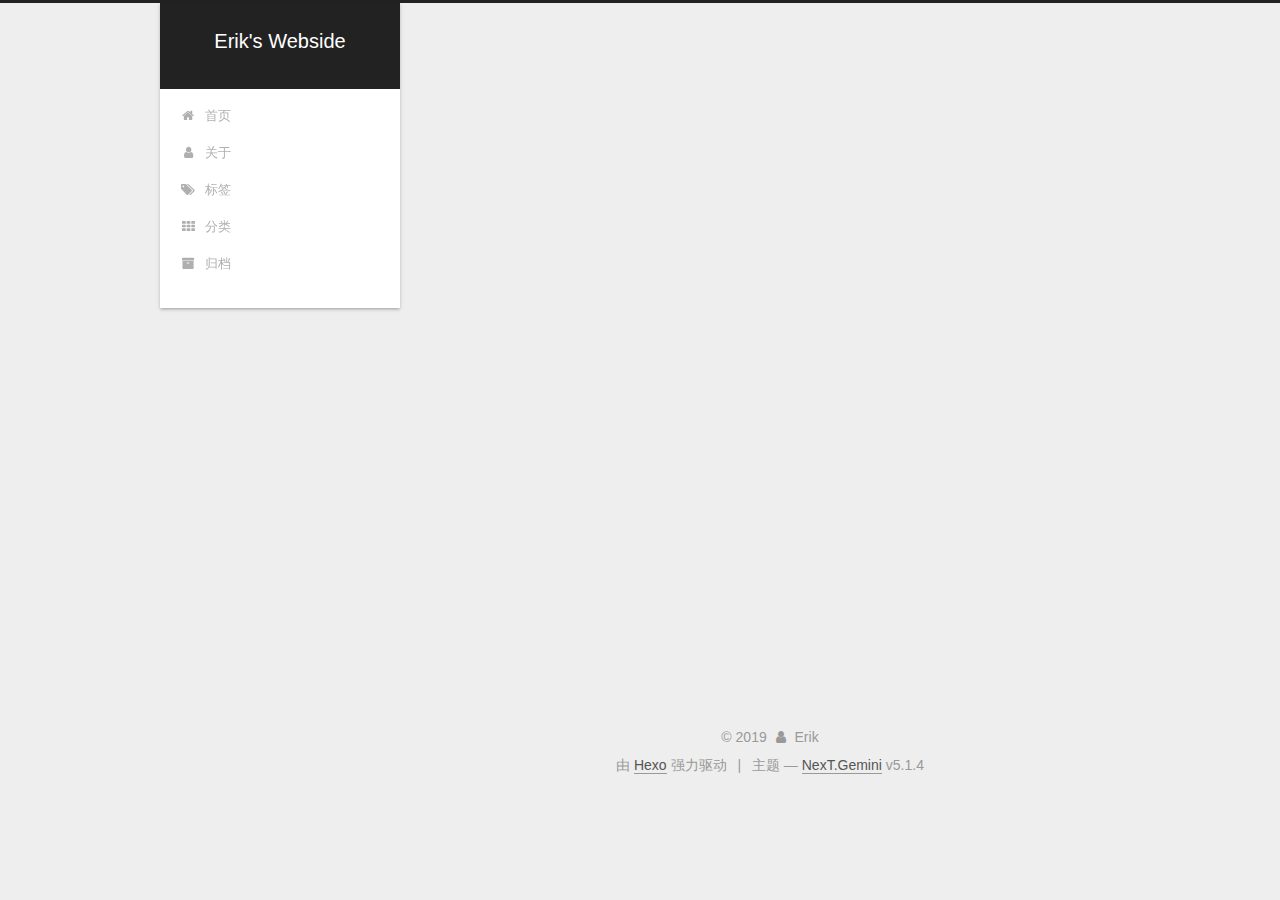
==== commit 3be3c0b9: "Site updated: 2019-01-26 17:03:12" ====
--- a/index.html
+++ b/index.html
@@ -5,7 +5,7 @@
   
 
 
-<html class="theme-next muse use-motion" lang="zh-Hans">
+<html class="theme-next gemini use-motion" lang="zh-Hans">
 <head><meta name="generator" content="Hexo 3.8.0">
   <meta charset="UTF-8">
 <meta http-equiv="X-UA-Compatible" content="IE=edge">
@@ -73,6 +73,8 @@
 
 
 
+
+  <link rel="alternate" href="/atom.xml" title="Erik's Webside" type="application/atom+xml">
 
 
 
@@ -93,9 +95,9 @@
   var NexT = window.NexT || {};
   var CONFIG = {
     root: '/',
-    scheme: 'Muse',
+    scheme: 'Gemini',
     version: '5.1.4',
-    sidebar: {"position":"left","display":"post","offset":12,"b2t":false,"scrollpercent":false,"onmobile":false},
+    sidebar: {"position":"left","display":"always","offset":12,"b2t":true,"scrollpercent":false,"onmobile":false},
     fancybox: true,
     tabs: true,
     motion: {"enable":true,"async":false,"transition":{"post_block":"fadeIn","post_header":"slideDownIn","post_body":"slideDownIn","coll_header":"slideLeftIn","sidebar":"slideUpIn"}},
@@ -187,6 +189,36 @@
         </li>
       
         
+        <li class="menu-item menu-item-about">
+          <a href="/about/" rel="section">
+            
+              <i class="menu-item-icon fa fa-fw fa-user"></i> <br>
+            
+            关于
+          </a>
+        </li>
+      
+        
+        <li class="menu-item menu-item-tags">
+          <a href="/tags/" rel="section">
+            
+              <i class="menu-item-icon fa fa-fw fa-tags"></i> <br>
+            
+            标签
+          </a>
+        </li>
+      
+        
+        <li class="menu-item menu-item-categories">
+          <a href="/categories/" rel="section">
+            
+              <i class="menu-item-icon fa fa-fw fa-th"></i> <br>
+            
+            分类
+          </a>
+        </li>
+      
+        
         <li class="menu-item menu-item-archives">
           <a href="/archives/" rel="section">
             
@@ -395,6 +427,13 @@
           </nav>
 
           
+            <div class="feed-link motion-element">
+              <a href="/atom.xml" rel="alternate">
+                <i class="fa fa-rss"></i>
+                RSS
+              </a>
+            </div>
+          
 
           
 
@@ -411,6 +450,11 @@
 
       
 
+      
+        <div class="back-to-top">
+          <i class="fa fa-arrow-up"></i>
+          
+        </div>
       
 
     </div>
@@ -441,7 +485,7 @@
 
 
 
-  <div class="theme-info">主题 &mdash; <a class="theme-link" target="_blank" href="https://github.com/iissnan/hexo-theme-next">NexT.Muse</a> v5.1.4</div>
+  <div class="theme-info">主题 &mdash; <a class="theme-link" target="_blank" href="https://github.com/iissnan/hexo-theme-next">NexT.Gemini</a> v5.1.4</div>
 
 
 
@@ -458,11 +502,6 @@
       </div>
     </footer>
 
-    
-      <div class="back-to-top">
-        <i class="fa fa-arrow-up"></i>
-        
-      </div>
     
 
     
@@ -541,6 +580,13 @@
   
   
 
+
+  <script type="text/javascript" src="/js/src/affix.js?v=5.1.4"></script>
+
+  <script type="text/javascript" src="/js/src/schemes/pisces.js?v=5.1.4"></script>
+
+
+
   
 
   
--- a/css/main.css
+++ b/css/main.css
@@ -189,7 +189,7 @@
   font-size: 14px;
   line-height: 2;
   color: #555;
-  background: #fff;
+  background: #eee;
 }
 @media (max-width: 767px) {
   body {
@@ -445,7 +445,7 @@
 .header-inner {
   margin: 0 auto;
   padding: 100px 0 70px;
-  width: 700px;
+  width: calc(100% - 252px);
 }
 @media (min-width: 1600px) {
   .container .header-inner {
@@ -457,7 +457,7 @@
 }
 .main-inner {
   margin: 0 auto;
-  width: 700px;
+  width: calc(100% - 252px);
 }
 @media (min-width: 1600px) {
   .container .main-inner {
@@ -474,7 +474,7 @@
 .footer-inner {
   box-sizing: border-box;
   margin: 20px auto;
-  width: 700px;
+  width: calc(100% - 252px);
 }
 @media (min-width: 1600px) {
   .container .footer-inner {
@@ -653,8 +653,8 @@
 @media (min-width: 992px) {
   .full-image.full-image.full-image.full-image {
     max-width: none;
-    width: 110%;
-    margin: 25px -5%;
+    width: 118%;
+    margin: 0 -9%;
   }
 }
 .blockquote-center,
@@ -940,11 +940,11 @@
   display: inline-block;
   padding: 0 20px;
   font-size: 14px;
-  color: #fff;
-  background: #222;
-  border: 2px solid #222;
+  color: #555;
+  background: #fff;
+  border: 2px solid #555;
   text-decoration: none;
-  border-radius: 0;
+  border-radius: 2px;
   transition-property: background-color;
   transition-duration: 0.2s;
   transition-timing-function: ease-in-out;
@@ -953,8 +953,8 @@
 }
 .btn:hover {
   border-color: #222;
-  color: #222;
-  background: #fff;
+  color: #fff;
+  background: #222;
 }
 .btn +.btn {
   margin: 0 0 8px 8px;
@@ -1057,25 +1057,21 @@
   margin: 10px;
 }
 .back-to-top {
-  box-sizing: border-box;
-  position: fixed;
-  bottom: -100px;
-  right: 30px;
-  z-index: 1050;
-  padding: 0 6px;
-  width: 24px;
-  background: #222;
+  display: none;
+  margin: 20px -10px -20px;
+  background: #eee;
   font-size: 12px;
-  opacity: 1;
-  color: #fff;
+  opacity: 0.6;
   cursor: pointer;
   text-align: center;
   -webkit-transform: translateZ(0);
-  transition-property: bottom;
   transition-duration: 0.2s;
   transition-timing-function: ease-in-out;
   transition-delay: 0s;
 }
+.back-to-top:hover {
+  opacity: 0.8;
+}
 @media (min-width: 768px) and (max-width: 991px) {
   .back-to-top {
     display: none !important;
@@ -1087,7 +1083,7 @@
   }
 }
 .back-to-top.back-to-top-on {
-  bottom: 19px;
+  display: block;
 }
 .header {
   background: transparent;
@@ -1136,7 +1132,7 @@
 .site-subtitle {
   margin-top: 10px;
   font-size: 13px;
-  color: #999;
+  color: #ddd;
 }
 .use-motion .brand {
   opacity: 0;
@@ -1209,7 +1205,8 @@
   transition-timing-function: ease-in-out;
   transition-delay: 0s;
 }
-.menu .menu-item a:hover {
+.menu .menu-item a:hover,
+.menu-item-active a {
   border-bottom-color: #222;
 }
 .menu .menu-item .fa {
@@ -1658,6 +1655,16 @@
 .rtl.post-title {
   font-family: UKIJ Ekran;
 }
+.post-body p a {
+  color: #0593d3;
+  border-bottom: none;
+  border-bottom: 1px solid #0593d3;
+}
+.post-body p a:hover {
+  color: #fc6423;
+  border-bottom: none;
+  border-bottom: 1px solid #fc6423;
+}
 .sidebar {
   position: fixed;
   right: 0;
@@ -1738,20 +1745,20 @@
   display: block;
   margin: 0 auto;
   padding: 2px;
-  max-width: 96px;
+  max-width: 120px;
   height: auto;
-  border: 2px solid #333;
+  border: 1px solid #eee;
 }
 .site-author-name {
-  margin: 5px 0 0;
+  margin: 0;
   text-align: center;
-  color: #f5f5f5;
-  font-weight: normal;
+  color: #222;
+  font-weight: 600;
 }
 .site-description {
-  margin-top: 5px;
+  margin-top: 0;
   text-align: center;
-  font-size: 14px;
+  font-size: 13px;
   color: #999;
 }
 .site-state {
@@ -1763,7 +1770,7 @@
 .site-state-item {
   display: inline-block;
   padding: 0 15px;
-  border-left: 1px solid #333;
+  border-left: 1px solid #eee;
 }
 .site-state-item:first-child {
   border-left: none;
@@ -1776,11 +1783,11 @@
   text-align: center;
   color: inherit;
   font-weight: 600;
-  font-size: 18px;
+  font-size: 16px;
 }
 .site-state-item-name {
   font-size: 13px;
-  color: inherit;
+  color: #999;
 }
 .feed-link {
   margin-top: 20px;
@@ -1822,7 +1829,7 @@
   width: 4px;
   height: 4px;
   border-radius: 50%;
-  background: #b8fff7;
+  background: #ffa8ff;
 }
 .links-of-blogroll {
   font-size: 13px;
@@ -1860,7 +1867,7 @@
   color: #555;
 }
 .sidebar-nav li:hover {
-  color: #f5f5f5;
+  color: #fc6423;
 }
 .page-post-detail .sidebar-nav-toc {
   padding: 0 5px;
@@ -1869,11 +1876,11 @@
   margin-left: 10px;
 }
 .sidebar-nav .sidebar-nav-active {
-  color: #87daff;
-  border-bottom-color: #87daff;
+  color: #fc6423;
+  border-bottom-color: #fc6423;
 }
 .sidebar-nav .sidebar-nav-active:hover {
-  color: #87daff;
+  color: #fc6423;
 }
 .sidebar-panel {
   display: none;
@@ -1906,12 +1913,12 @@
   transition-timing-function: ease-in-out;
   transition-delay: 0s;
   transition-property: all;
-  color: #999;
-  border-bottom-color: #555;
+  color: #666;
+  border-bottom-color: #ccc;
 }
 .post-toc ol a:hover {
-  color: #ccc;
-  border-bottom-color: #ccc;
+  color: #000;
+  border-bottom-color: #000;
 }
 .post-toc .nav-item {
   overflow: hidden;
@@ -1933,14 +1940,14 @@
   display: block;
 }
 .post-toc .nav .active > a {
-  color: #87daff;
-  border-bottom-color: #87daff;
+  color: #fc6423;
+  border-bottom-color: #fc6423;
 }
 .post-toc .nav .active-current > a {
-  color: #87daff;
+  color: #fc6423;
 }
 .post-toc .nav .active-current > a:hover {
-  color: #87daff;
+  color: #fc6423;
 }
 .footer {
   font-size: 14px;
@@ -2580,83 +2587,543 @@
   }
 }
 .page-post-detail .sidebar-toggle-line {
-  background: #87daff;
+  background: #fc6423;
 }
 .page-post-detail .comments {
   overflow: hidden;
 }
-@media (max-width: 767px) {
-  .header-inner,
-  .container .main-inner,
+.header {
+  position: relative;
+  margin: 0 auto;
+  width: 75%;
+}
+@media (min-width: 768px) and (max-width: 991px) {
+  .header {
+    width: auto;
+  }
+}
+@media (max-width: 767px) {
+  .header {
+    width: auto;
+  }
+}
+.header-inner {
+  position: absolute;
+  top: 0;
+  overflow: hidden;
+  padding: 0;
+  width: 240px;
+  background: #fff;
+  box-shadow: 0 2px 2px 0 rgba(0,0,0,0.12), 0 3px 1px -2px rgba(0,0,0,0.06), 0 1px 5px 0 rgba(0,0,0,0.12);
+  border-radius: initial;
+}
+@media (min-width: 1600px) {
+  .container .header-inner {
+    width: 240px;
+  }
+}
+@media (min-width: 768px) and (max-width: 991px) {
+  .header-inner {
+    position: relative;
+    width: auto;
+    border-radius: initial;
+  }
+}
+@media (max-width: 767px) {
+  .header-inner {
+    position: relative;
+    width: auto;
+    border-radius: initial;
+  }
+}
+.main:before,
+.main:after {
+  content: " ";
+  display: table;
+}
+.main:after {
+  clear: both;
+}
+@media (min-width: 768px) and (max-width: 991px) {
+  .main {
+    padding-bottom: 100px;
+  }
+}
+@media (max-width: 767px) {
+  .main {
+    padding-bottom: 100px;
+  }
+}
+.container .main-inner {
+  width: 75%;
+}
+@media (min-width: 768px) and (max-width: 991px) {
+  .container .main-inner {
+    width: auto;
+  }
+}
+@media (max-width: 767px) {
+  .container .main-inner {
+    width: auto;
+  }
+}
+.content-wrap {
+  float: right;
+  box-sizing: border-box;
+  padding: 40px;
+  width: calc(100% - 252px);
+  background: #fff;
+  min-height: 700px;
+  box-shadow: 0 2px 2px 0 rgba(0,0,0,0.12), 0 3px 1px -2px rgba(0,0,0,0.06), 0 1px 5px 0 rgba(0,0,0,0.12);
+  border-radius: initial;
+}
+@media (min-width: 768px) and (max-width: 991px) {
+  .content-wrap {
+    width: 100%;
+    padding: 20px;
+    border-radius: initial;
+  }
+}
+@media (max-width: 767px) {
+  .content-wrap {
+    width: 100%;
+    padding: 20px;
+    min-height: auto;
+    border-radius: initial;
+  }
+}
+.sidebar {
+  position: static;
+  float: left;
+  margin-top: 300px;
+  width: 240px;
+  background: #eee;
+  box-shadow: none;
+}
+@media (min-width: 768px) and (max-width: 991px) {
+  .sidebar {
+    display: none;
+  }
+}
+@media (max-width: 767px) {
+  .sidebar {
+    display: none;
+  }
+}
+.sidebar-toggle {
+  display: none;
+}
+.footer-inner {
+  width: 75%;
+  padding-left: 260px;
+}
+@media (min-width: 768px) and (max-width: 991px) {
   .footer-inner {
     width: auto;
-  }
-}
-embed {
-  display: block;
-  margin: 0px auto 25px auto;
-}
-.custom-logo .site-meta-headline {
-  text-align: center;
-}
-.custom-logo .brand {
+    padding-left: 0 !important;
+    padding-right: 0 !important;
+  }
+}
+@media (max-width: 767px) {
+  .footer-inner {
+    width: auto;
+    padding-left: 0 !important;
+    padding-right: 0 !important;
+  }
+}
+.sidebar-position-right .header-inner {
+  right: 0;
+}
+.sidebar-position-right .content-wrap {
+  float: left;
+}
+.sidebar-position-right .sidebar {
+  float: right;
+}
+.sidebar-position-right .footer-inner {
+  padding-left: 0;
+  padding-right: 260px;
+}
+.site-brand-wrapper {
+  position: relative;
+}
+.site-meta {
+  padding: 20px 0;
+  color: #fff;
+  background: #222;
+}
+@media (min-width: 768px) and (max-width: 991px) {
+  .site-meta {
+    box-shadow: 0 0 16px rgba(0,0,0,0.5);
+  }
+}
+@media (max-width: 767px) {
+  .site-meta {
+    box-shadow: 0 0 16px rgba(0,0,0,0.5);
+  }
+}
+.brand {
+  padding: 0;
   background: none;
 }
-.custom-logo .site-title {
-  margin: 10px auto 0;
-  font-size: 24px;
-  color: #222;
-}
-.custom-logo .site-title a {
-  border: none;
-}
-.custom-logo-image {
-  margin: 0 auto;
-  padding: 5px;
-  max-width: 150px;
-  background: #fff;
-}
-@media (max-width: 767px) {
-  .site-nav {
-    position: absolute;
-    left: 0;
-    top: 52px;
-    margin: 0;
-    width: 100%;
-    padding: 0;
-    background: #fff;
-    border-bottom: 1px solid #ddd;
-    z-index: 1050;
-  }
-}
-@media (max-width: 767px) {
-  .menu {
-    text-align: left;
-  }
-}
-@media (max-width: 767px) {
-  .menu .menu-item {
-    display: block;
-    margin: 0 10px;
-    vertical-align: top;
-  }
-}
-@media (max-width: 767px) {
-  .menu .menu-item br {
-    display: none;
-  }
-}
-@media (max-width: 767px) {
-  .menu .menu-item a {
-    padding: 5px 10px;
-  }
-}
-.menu .menu-item .fa {
-  margin-right: 0;
+.brand:hover {
+  color: #fff;
+}
+.site-subtitle {
+  margin: 10px 10px 0;
+  font-weight: initial;
 }
 .site-search form {
   display: none;
 }
+.site-nav {
+  border-top: none;
+}
+@media (min-width: 768px) and (max-width: 991px) {
+  .site-nav {
+    display: none !important;
+  }
+}
+@media (min-width: 768px) and (max-width: 991px) {
+  .site-nav-on {
+    display: block !important;
+  }
+}
+.menu .menu-item {
+  display: block;
+  margin: 0;
+}
+.menu .menu-item a {
+  position: relative;
+  box-sizing: border-box;
+  padding: 5px 20px;
+  text-align: left;
+  line-height: inherit;
+  transition-property: background-color;
+  transition-duration: 0.2s;
+  transition-timing-function: ease-in-out;
+  transition-delay: 0s;
+}
+.menu .menu-item a:hover,
+.menu-item-active a {
+  background: #f9f9f9;
+  border-bottom-color: #fff;
+}
+.menu .menu-item br {
+  display: none;
+}
+.menu-item-active a:after {
+  content: " ";
+  position: absolute;
+  top: 50%;
+  margin-top: -3px;
+  right: 15px;
+  width: 6px;
+  height: 6px;
+  border-radius: 50%;
+  background-color: #bbb;
+}
+.btn-bar {
+  background-color: #fff;
+}
+.site-nav-toggle {
+  left: 20px;
+  top: 50%;
+  -webkit-transform: translateY(-50%);
+  -webkit-transform: translateY(-50%);
+  -moz-transform: translateY(-50%);
+  -ms-transform: translateY(-50%);
+  -o-transform: translateY(-50%);
+  transform: translateY(-50%);
+}
+@media (min-width: 768px) and (max-width: 991px) {
+  .site-nav-toggle {
+    display: block;
+  }
+}
+.use-motion .sidebar .motion-element {
+  opacity: 1;
+}
+.sidebar {
+  margin-left: -100%;
+  right: auto;
+  bottom: auto;
+  -webkit-transform: none;
+}
+.sidebar-inner {
+  box-sizing: border-box;
+  width: 240px;
+  color: #555;
+  background: #fff;
+  box-shadow: 0 2px 2px 0 rgba(0,0,0,0.12), 0 3px 1px -2px rgba(0,0,0,0.06), 0 1px 5px 0 rgba(0,0,0,0.12), 0 -1px 0.5px 0 rgba(0,0,0,0.09);
+  border-radius: initial;
+  opacity: 0;
+}
+.sidebar-inner.affix {
+  position: fixed;
+  top: 12px;
+}
+.sidebar-inner.affix-bottom {
+  position: absolute;
+}
+.site-overview {
+  text-align: left;
+}
+.site-author:before,
+.site-author:after {
+  content: " ";
+  display: table;
+}
+.site-author:after {
+  clear: both;
+}
+.sidebar a {
+  color: #555;
+}
+.sidebar a:hover {
+  color: #222;
+}
+.site-state-item {
+  padding: 0 10px;
+}
+.links-of-author-item a:before {
+  display: none;
+}
+.links-of-author-item a {
+  border-bottom: none;
+  text-decoration: underline;
+}
+.feed-link {
+  border-top: 1px dotted #ccc;
+  border-bottom: 1px dotted #ccc;
+  text-align: center;
+}
+.feed-link a {
+  display: block;
+  color: #fc6423;
+  border: none;
+}
+.feed-link a:hover {
+  background: none;
+  color: #e34603;
+}
+.feed-link a:hover i {
+  color: #e34603;
+}
+.links-of-author {
+  display: flex;
+  flex-wrap: wrap;
+  justify-content: center;
+}
+.links-of-author-item {
+  margin: 5px 0 0;
+  width: 50%;
+}
+.links-of-author-item a {
+  max-width: 216px;
+  box-sizing: border-box;
+  display: inline-block;
+  margin-right: 0;
+  margin-bottom: 0;
+  padding: 0 5px;
+  overflow: hidden;
+  white-space: nowrap;
+  text-overflow: ellipsis;
+}
+.links-of-author-item a {
+  display: block;
+  text-decoration: none;
+}
+.links-of-author-item a:hover {
+  border-radius: 4px;
+  background: #eee;
+}
+.links-of-author-item .fa {
+  margin-right: 2px;
+  font-size: 16px;
+}
+.links-of-author-item .fa-globe {
+  font-size: 15px;
+}
+.links-of-blogroll {
+  text-align: center;
+  margin-top: 20px;
+  padding: 3px 0 0;
+  border-top: 1px dotted #ccc;
+}
+.links-of-blogroll-title {
+  margin-top: 0;
+}
+.links-of-blogroll-item {
+  padding: 0;
+}
+.links-of-blogroll-inline:before,
+.links-of-blogroll-inline:after {
+  content: " ";
+  display: table;
+}
+.links-of-blogroll-inline:after {
+  clear: both;
+}
 .links-of-blogroll-inline .links-of-blogroll-item {
-  display: inline-block;
-}
+  margin: 5px 0 0;
+  width: 50%;
+  display: inline-block;
+  width: unset;
+}
+.links-of-blogroll-inline .links-of-blogroll-item a {
+  max-width: 216px;
+  box-sizing: border-box;
+  display: inline-block;
+  margin-right: 0;
+  margin-bottom: 0;
+  padding: 0 5px;
+  overflow: hidden;
+  white-space: nowrap;
+  text-overflow: ellipsis;
+}
+.content-wrap {
+  padding: initial;
+  background: initial;
+  box-shadow: initial;
+  border-radius: initial;
+}
+.post-block {
+  padding: 40px;
+  background: #fff;
+  box-shadow: 0 2px 2px 0 rgba(0,0,0,0.12), 0 3px 1px -2px rgba(0,0,0,0.06), 0 1px 5px 0 rgba(0,0,0,0.12);
+  border-radius: initial;
+}
+#posts > article + article .post-block {
+  margin-top: 12px;
+  box-shadow: 0 2px 2px 0 rgba(0,0,0,0.12), 0 3px 1px -2px rgba(0,0,0,0.06), 0 1px 5px 0 rgba(0,0,0,0.12), 0 -1px 0.5px 0 rgba(0,0,0,0.09);
+  border-radius: initial;
+}
+.comments {
+  padding: 40px;
+  margin: initial;
+  margin-top: 12px;
+  background: #fff;
+  box-shadow: 0 2px 2px 0 rgba(0,0,0,0.12), 0 3px 1px -2px rgba(0,0,0,0.06), 0 1px 5px 0 rgba(0,0,0,0.12), 0 -1px 0.5px 0 rgba(0,0,0,0.09);
+  border-radius: initial;
+}
+.posts-expand {
+  padding-top: initial;
+}
+.post-nav-divider {
+  width: 4%;
+}
+.post-nav-item {
+  width: 48%;
+}
+.post-eof,
+.post-spread {
+  display: none !important;
+}
+.pagination {
+  margin: 12px 0 0;
+  border-top: initial;
+  background: #fff;
+  box-shadow: 0 2px 2px 0 rgba(0,0,0,0.12), 0 3px 1px -2px rgba(0,0,0,0.06), 0 1px 5px 0 rgba(0,0,0,0.12), 0 -1px 0.5px 0 rgba(0,0,0,0.09);
+  border-radius: initial;
+  padding: 10px 0 10px;
+}
+.pagination .prev,
+.pagination .next,
+.pagination .page-number {
+  margin-bottom: initial;
+  top: initial;
+}
+.main {
+  padding-bottom: initial;
+}
+.footer {
+  bottom: auto;
+}
+.post-header h1,
+.post-header h2 {
+  margin: initial;
+}
+.posts-expand .post-title-link {
+  line-height: inherit;
+}
+.posts-expand .post-title {
+  font-size: 1.7em;
+}
+.post-body h1 {
+  font-size: 1.6em;
+  border-bottom: 1px solid #eee;
+}
+.post-body h2 {
+  font-size: 1.45em;
+  border-bottom: 1px solid #eee;
+}
+.post-body h3 {
+  font-size: 1.3em;
+  border-bottom: 1px dotted #eee;
+}
+.post-body h4 {
+  font-size: 1.2em;
+}
+.post-body h5 {
+  font-size: 1.07em;
+}
+.post-body h6 {
+  font-size: 1.03em;
+}
+@media (min-width: 768px) and (max-width: 991px) {
+  .content-wrap {
+    padding: 10px;
+  }
+  .posts-expand {
+    margin: initial;
+  }
+  .posts-expand .post-button {
+    margin-top: 20px;
+  }
+  .post-block {
+    padding: 20px;
+    box-shadow: 0 2px 2px 0 rgba(0,0,0,0.12), 0 3px 1px -2px rgba(0,0,0,0.06), 0 1px 5px 0 rgba(0,0,0,0.12), 0 -1px 0.5px 0 rgba(0,0,0,0.09);
+    border-radius: initial;
+  }
+  #posts > article + article .post-block {
+    margin-top: 10px;
+  }
+  .comments {
+    margin-top: 10px;
+    padding: 10px 20px;
+  }
+  .pagination {
+    margin: 10px 0 0;
+  }
+}
+@media (max-width: 767px) {
+  .content-wrap {
+    padding: 8px;
+  }
+  .posts-expand {
+    margin: initial;
+  }
+  .posts-expand .post-button {
+    margin-top: 12px;
+  }
+  .posts-expand img {
+    padding: initial !important;
+  }
+  .post-block {
+    padding: 12px;
+    min-height: auto;
+    box-shadow: 0 2px 2px 0 rgba(0,0,0,0.12), 0 3px 1px -2px rgba(0,0,0,0.06), 0 1px 5px 0 rgba(0,0,0,0.12), 0 -1px 0.5px 0 rgba(0,0,0,0.09);
+    border-radius: initial;
+  }
+  #posts > article + article .post-block {
+    margin-top: 8px;
+  }
+  .comments {
+    margin-top: 8px;
+    padding: 0 12px;
+  }
+  .pagination {
+    margin: 8px 0 0;
+  }
+}
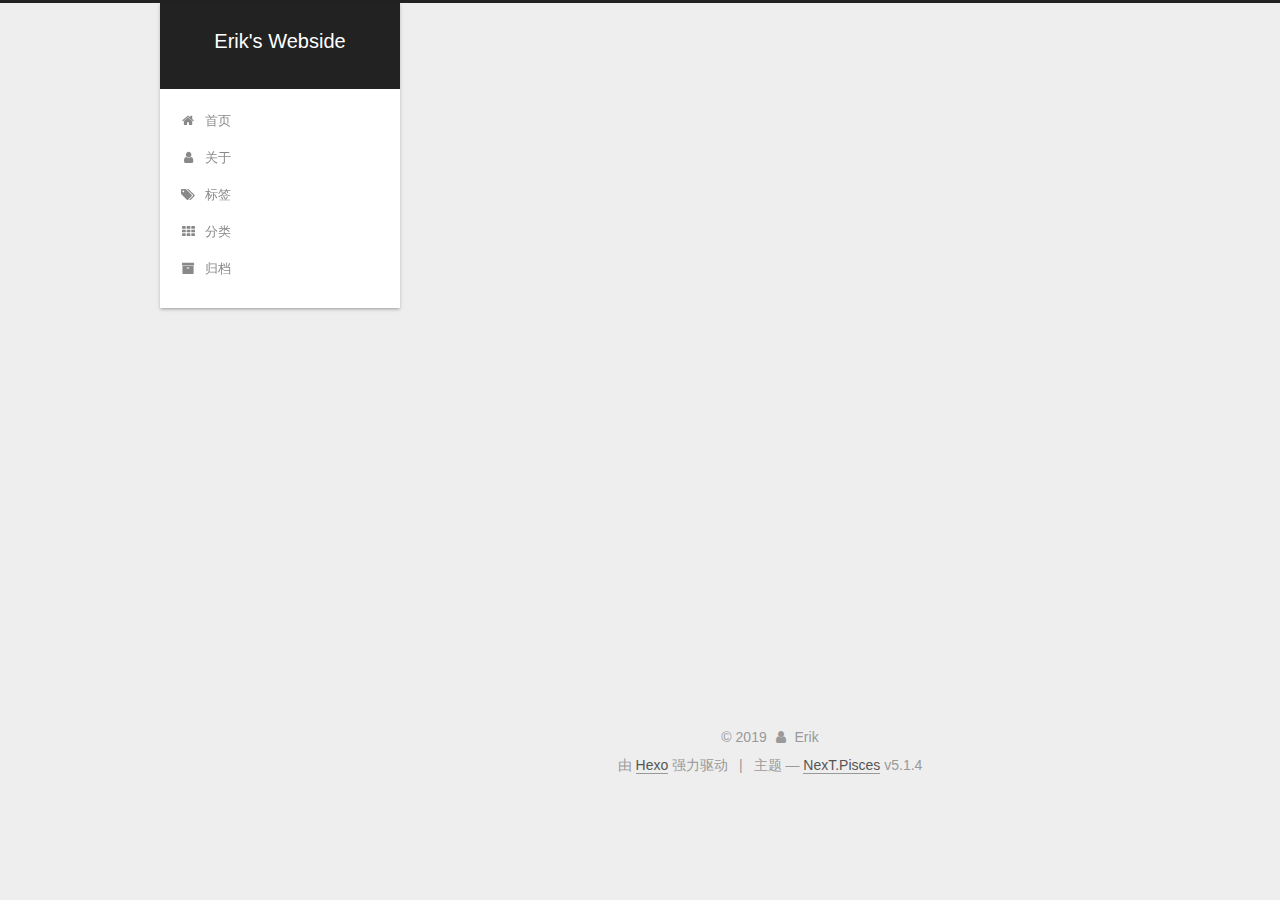
==== commit 86b650a4: "Site updated: 2019-01-27 13:22:49" ====
--- a/index.html
+++ b/index.html
@@ -5,7 +5,7 @@
   
 
 
-<html class="theme-next gemini use-motion" lang="zh-Hans">
+<html class="theme-next pisces use-motion" lang="zh-Hans">
 <head><meta name="generator" content="Hexo 3.8.0">
   <meta charset="UTF-8">
 <meta http-equiv="X-UA-Compatible" content="IE=edge">
@@ -95,7 +95,7 @@
   var NexT = window.NexT || {};
   var CONFIG = {
     root: '/',
-    scheme: 'Gemini',
+    scheme: 'Pisces',
     version: '5.1.4',
     sidebar: {"position":"left","display":"always","offset":12,"b2t":true,"scrollpercent":false,"onmobile":false},
     fancybox: true,
@@ -261,7 +261,7 @@
   
   
   <div class="post-block">
-    <link itemprop="mainEntityOfPage" href="http://yoursite.com/2019/01/22/你好/">
+    <link itemprop="mainEntityOfPage" href="http://yoursite.com/2019/01/27/微软Bing搜索恢复访问/">
 
     <span hidden itemprop="author" itemscope="" itemtype="http://schema.org/Person">
       <meta itemprop="name" content="Erik">
@@ -280,7 +280,7 @@
         
           <h1 class="post-title" itemprop="name headline">
                 
-                <a class="post-title-link" href="/2019/01/22/你好/" itemprop="url">你好</a></h1>
+                <a class="post-title-link" href="/2019/01/27/微软Bing搜索恢复访问/" itemprop="url">微软Bing搜索恢复访问</a></h1>
         
 
         <div class="post-meta">
@@ -292,8 +292,8 @@
               
                 <span class="post-meta-item-text">发表于</span>
               
-              <time title="创建于" itemprop="dateCreated datePublished" datetime="2019-01-22T08:45:01+08:00">
-                2019-01-22
+              <time title="创建于" itemprop="dateCreated datePublished" datetime="2019-01-27T12:50:20+08:00">
+                2019-01-27
               </time>
             
 
@@ -332,9 +332,16 @@
       
         
           
-            <p>*</p>
-
-          
+            1月23日下午，有网友发现微软搜索引擎网站必应（Bing）出现无法访问故障。打开之后显示，“无法访问此网站”。记者采访发现，部分用户无法打开该网站。
+  1月24日，微软发言人先后回复记者称，“正在展开调查”以及“我们正在积极应对，以确定下一步相关措施”。有网友告诉记者，通过工具检查，DNS被解
+          ...
+          <!--noindex-->
+          <div class="post-button text-center">
+            <a class="btn" href="/2019/01/27/微软Bing搜索恢复访问/#more" rel="contents">
+              阅读全文 &raquo;
+            </a>
+          </div>
+          <!--/noindex-->
         
       
     </div>
@@ -423,6 +430,15 @@
             
 
             
+              
+              
+              <div class="site-state-item site-state-tags">
+                
+                  <span class="site-state-item-count">1</span>
+                  <span class="site-state-item-name">标签</span>
+                
+              </div>
+            
 
           </nav>
 
@@ -485,7 +501,7 @@
 
 
 
-  <div class="theme-info">主题 &mdash; <a class="theme-link" target="_blank" href="https://github.com/iissnan/hexo-theme-next">NexT.Gemini</a> v5.1.4</div>
+  <div class="theme-info">主题 &mdash; <a class="theme-link" target="_blank" href="https://github.com/iissnan/hexo-theme-next">NexT.Pisces</a> v5.1.4</div>
 
 
 
--- a/css/main.css
+++ b/css/main.css
@@ -1829,7 +1829,7 @@
   width: 4px;
   height: 4px;
   border-radius: 50%;
-  background: #ffa8ff;
+  background: #6f1;
 }
 .links-of-blogroll {
   font-size: 13px;
